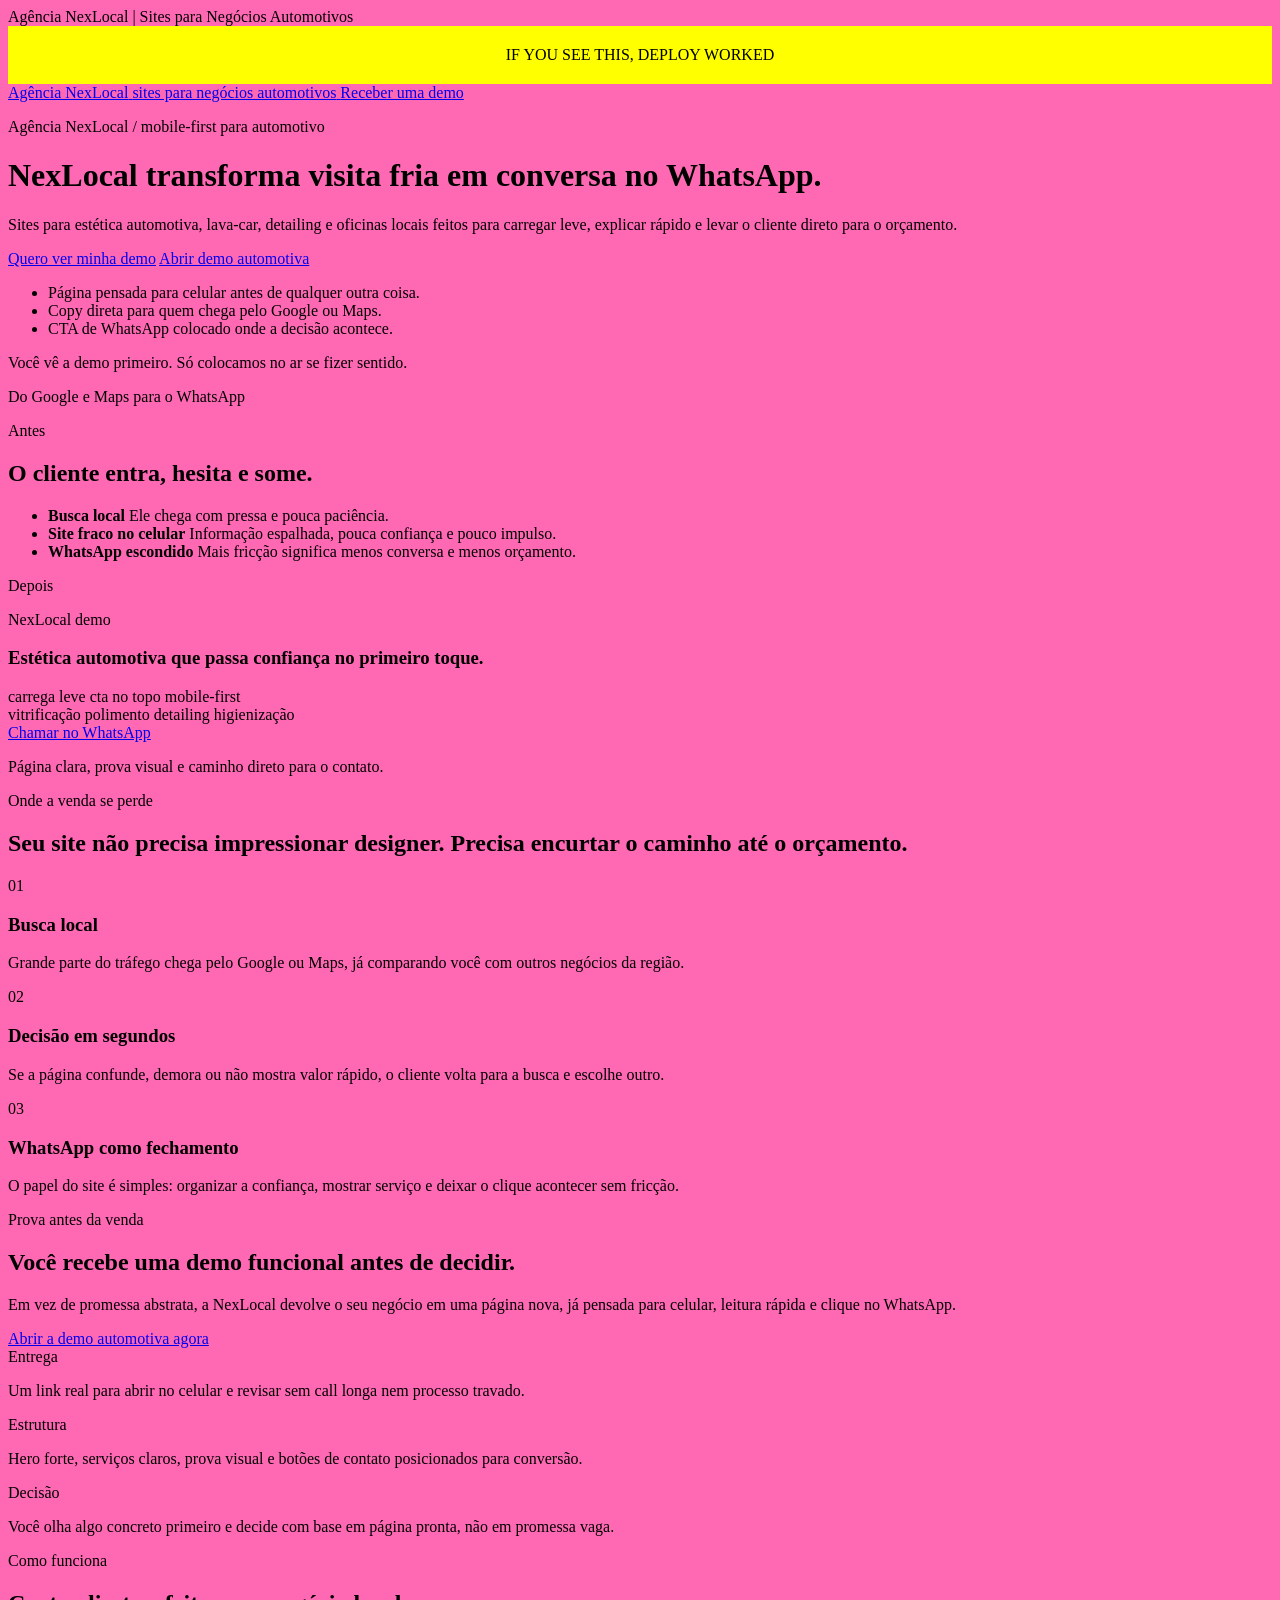
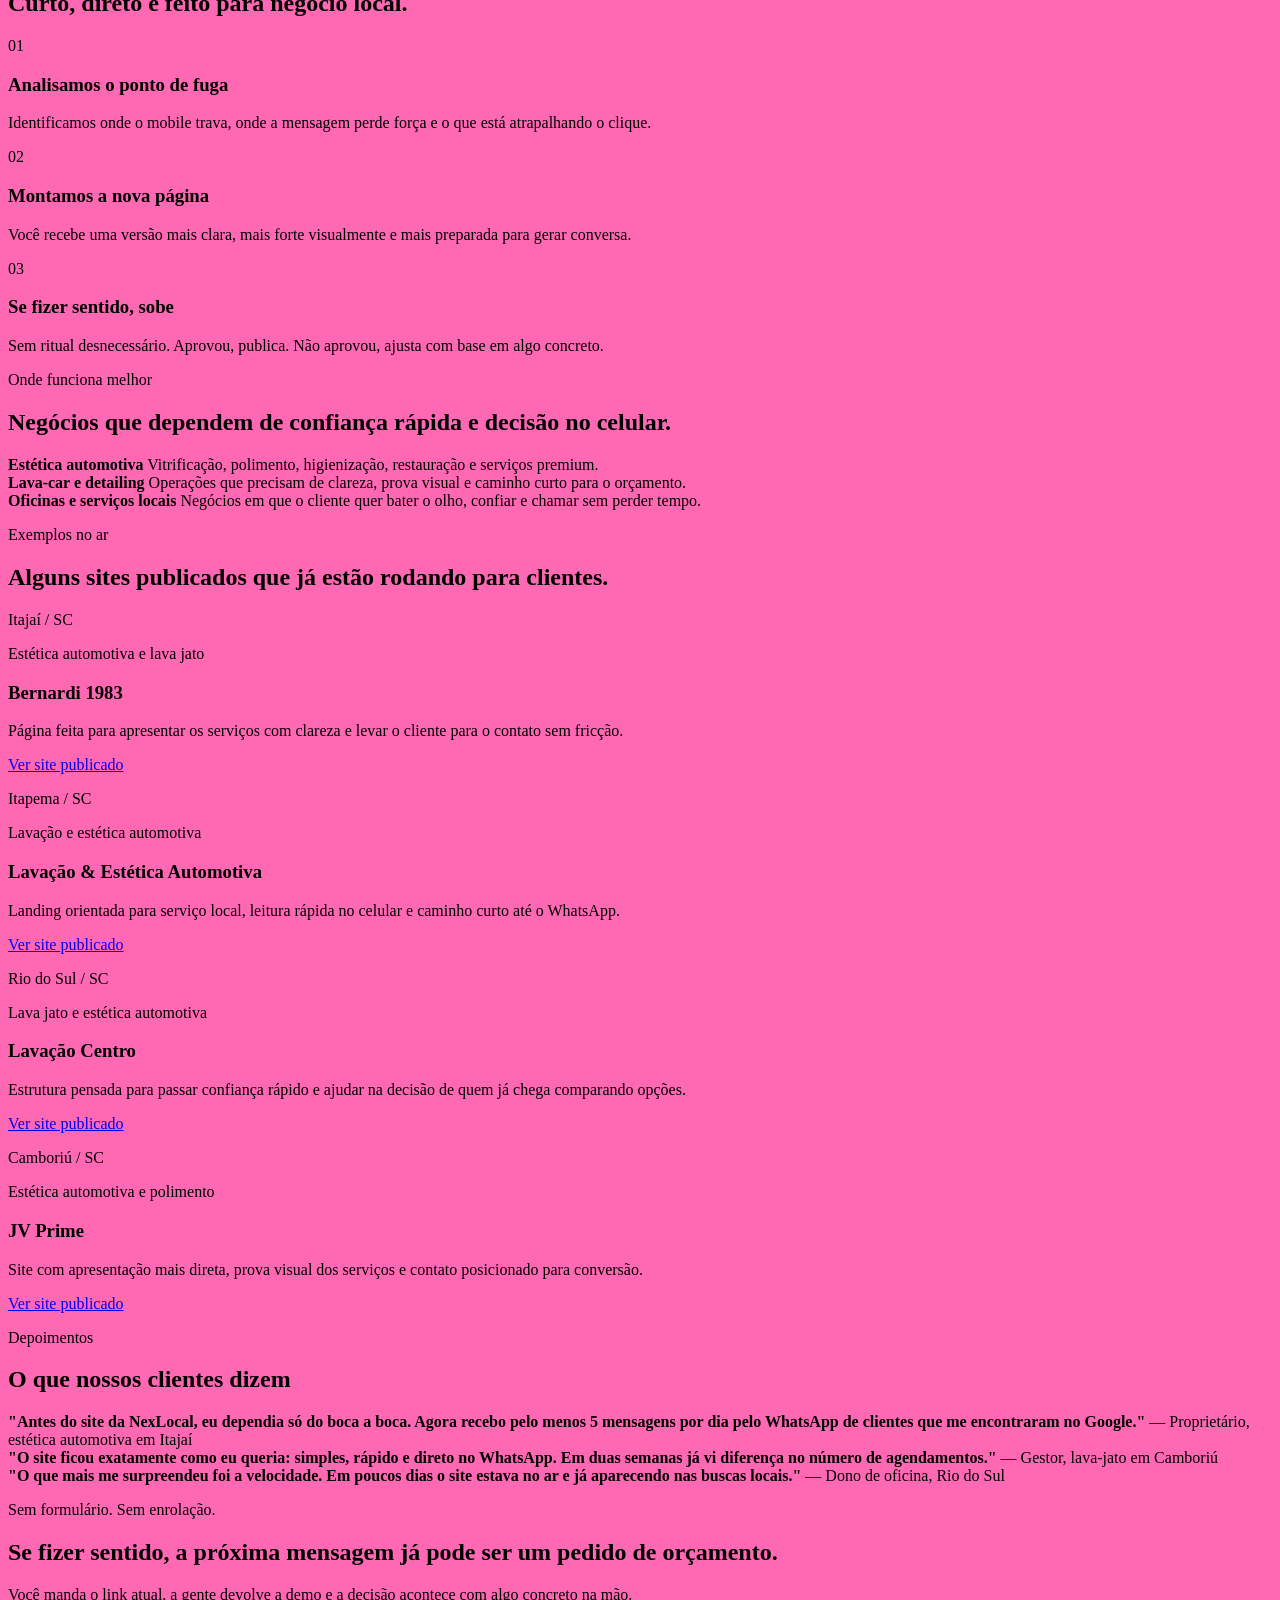
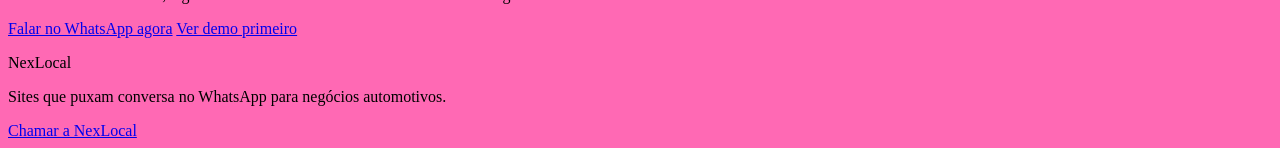
==== index.html @ 36daadd9 "Initial commit agencia-nexlocal" ====
<!DOCTYPE html>
<html lang="pt-BR">
<head>
    <meta charset="UTF-8">
    <meta name="robots" content="index, follow, max-image-preview:large, max-snippet:-1, max-video-preview:-1">
    <meta name="viewport" content="width=device-width, initial-scale=1.0">
    <title>DEPLOY TEST - IF YOU SEE THIS, WORKED</title>Agência NexLocal | Sites para Negócios Automotivos</title>
  <script type="application/ld+json">{
  "@context": "https://schema.org",
  "@type": "FAQPage",
  "mainEntity": [
    {
      "@type": "Question",
      "name": "O que a NexLocal faz?",
      "acceptedAnswer": {
        "@type": "Answer",
        "text": "A NexLocal cria sites para negócios automotivos como lava-jatos, estéticas automotivas e oficinas locais."
      }
    },
    {
      "@type": "Question",
      "name": "Como funciona o processo de criação?",
      "acceptedAnswer": {
        "@type": "Answer",
        "text": "Você recebe uma demo funcional antes de decidir. O site é feito para encurtar o caminho até o orçamento via WhatsApp."
      }
    },
    {
      "@type": "Question",
      "name": "O site é otimizado para celular?",
      "acceptedAnswer": {
        "@type": "Answer",
        "text": "Sim, todos os sites são feitos para funcionar perfeitamente no celular, onde a maioria dos clientes acessa."
      }
    },
    {
      "@type": "Question",
      "name": "Vocês fazem site para qualquer negócio automotivo?",
      "acceptedAnswer": {
        "@type": "Answer",
        "text": "Trabalhamos com lava-jatos, estéticas automotivas, detailing, oficinas e negócios locais do setor automotivo."
      }
    },
    {
      "@type": "Question",
      "name": "Como solicitar um orçamento?",
      "acceptedAnswer": {
        "@type": "Answer",
        "text": "Fale diretamente pelo WhatsApp. A conversa já pode começar com um pedido de orçamento."
      }
    }
  ]
}</script>
    <meta name="description" content="A NexLocal cria sites para estética automotiva, lava-car e oficinas locais. Sites otimizados para SEO e conversão pelo WhatsApp. Peça sua demo!">
    <meta name="author" content="Agência NexLocal">
    <meta name="theme-color" content="#081d2c">
    <link rel="canonical" href="https://agencia-nexlocal.vercel.app/">

    <meta property="og:type" content="website">
    <meta property="og:locale" content="pt_BR">
    <meta property="og:site_name" content="Agência NexLocal">
    <meta property="og:title" content="Agência NexLocal | Sites para negócios automotivos que puxam conversa no WhatsApp">
    <meta property="og:description" content="Sites para estética automotiva, detailing, lava-car e oficinas locais focados em gerar mais conversas no WhatsApp.">
    <meta property="og:image" content="https://agencia-nexlocal.vercel.app/og-image.jpg">
    <meta property="og:url" content="https://agencia-nexlocal.vercel.app/">

    <meta name="twitter:card" content="summary_large_image">
    <meta name="twitter:title" content="Agência NexLocal | Sites para negócios automotivos">
    <meta name="twitter:description" content="Páginas mobile-first para negócios automotivos que ajudam a puxar conversa no WhatsApp.">

    <!-- Google tag (gtag.js) -->
    <script async src="https://www.googletagmanager.com/gtag/js?id=G-FMW3BYD64L"></script>
    <script>
        window.dataLayer = window.dataLayer || [];
        function gtag() { dataLayer.push(arguments); }
        gtag('js', new Date());

        gtag('config', 'G-FMW3BYD64L');
    </script>

    <link rel="preconnect" href="https://fonts.googleapis.com">
    <link rel="preconnect" href="https://fonts.gstatic.com" crossorigin>
    <link href="https://fonts.googleapis.com/css2?family=Manrope:wght@400;500;700;800&family=Sora:wght@400;600;700;800&display=swap" rel="stylesheet">

    <link rel="stylesheet" href="style.css">
    <script type="application/ld+json">
        {
            "@context": "https://schema.org",
            "@type": "ProfessionalService",
            "name": "Agência NexLocal",
            "url": "https://agencia-nexlocal.vercel.app/",
            "description": "Agência que cria sites mobile-first para negócios automotivos com foco em gerar conversas no WhatsApp.",
            "telephone": "+55 47 97400-9437",
            "areaServed": "BR",
            "sameAs": [
                "https://agencia-nexlocal.vercel.app/"
            ]
        }
    </script>
  


<!-- force-rebuild -->
</head>
<body>
<!-- DEPLOY TEST VISIBLE -->
<div style="background:yellow; padding:20px; text-align:center;">IF YOU SEE THIS, DEPLOY WORKED</div>
    <nav class="site-nav">
        <a href="#top" class="brand" aria-label="Agência NexLocal">
            <span class="brand-mark">Agência NexLocal</span>
            <span class="brand-meta">sites para negócios automotivos</span>
        </a>
        <a href="https://wa.me/5547974009437?text=Ol%C3%A1!%20Vi%20o%20site%20da%20NexLocal%20e%20quero%20ver%20como%20ficaria%20uma%20demo%20pro%20meu%20neg%C3%B3cio%20automotivo." class="nav-cta" target="_blank" rel="noopener">Receber uma demo</a>
    </nav>

    <header class="hero" id="top">
        <div class="hero-glow hero-glow-a" aria-hidden="true"></div>
        <div class="hero-glow hero-glow-b" aria-hidden="true"></div>

        <div class="hero-shell">
            <div class="hero-copy">
                <p class="eyebrow">Agência NexLocal / mobile-first para automotivo</p>
                <h1>
                    <span class="brand-display">NexLocal</span>
                    <span class="hero-statement">transforma visita fria em conversa no WhatsApp.</span>
                </h1>
                <p class="lede">
                    Sites para estética automotiva, lava-car, detailing e oficinas locais feitos para carregar leve, explicar rápido e levar o cliente direto para o orçamento.
                </p>

                <div class="hero-actions">
                    <a href="https://wa.me/5547974009437?text=Ol%C3%A1!%20Vi%20o%20site%20da%20NexLocal%20e%20quero%20ver%20como%20ficaria%20uma%20demo%20pro%20meu%20neg%C3%B3cio%20automotivo." class="primary-btn" target="_blank" rel="noopener">Quero ver minha demo</a>
                    <a href="https://demo-cx-jd-car-detailer-6cso.surge.sh/" class="secondary-btn" target="_blank" rel="noopener">Abrir demo automotiva</a>
                </div>

                <ul class="hero-points" aria-label="Diferenciais da NexLocal">
                    <li>Página pensada para celular antes de qualquer outra coisa.</li>
                    <li>Copy direta para quem chega pelo Google ou Maps.</li>
                    <li>CTA de WhatsApp colocado onde a decisão acontece.</li>
                </ul>

                <p class="hero-note">Você vê a demo primeiro. Só colocamos no ar se fizer sentido.</p>
            </div>

            <div class="hero-stage" aria-label="Comparação visual entre antes e depois">
                <div class="stage-label">Do Google e Maps para o WhatsApp</div>

                <div class="scene">
                    <article class="scene-panel search-panel">
                        <p class="panel-kicker">Antes</p>
                        <h2>O cliente entra, hesita e some.</h2>
                        <ul class="search-list">
                            <li>
                                <strong>Busca local</strong>
                                <span>Ele chega com pressa e pouca paciência.</span>
                            </li>
                            <li>
                                <strong>Site fraco no celular</strong>
                                <span>Informação espalhada, pouca confiança e pouco impulso.</span>
                            </li>
                            <li>
                                <strong>WhatsApp escondido</strong>
                                <span>Mais fricção significa menos conversa e menos orçamento.</span>
                            </li>
                        </ul>
                    </article>

                    <article class="scene-panel phone-panel">
                        <p class="panel-kicker panel-kicker-accent">Depois</p>
                        <div class="phone-frame">
                            <div class="phone-top">
                                <span></span>
                                <span></span>
                                <span></span>
                            </div>
                            <div class="phone-screen">
                                <p class="mini-brand">NexLocal demo</p>
                                <h3>Estética automotiva que passa confiança no primeiro toque.</h3>
                                <div class="mini-photo" aria-hidden="true"></div>
                                <div class="mini-tags" aria-label="Elementos da página">
                                    <span>carrega leve</span>
                                    <span>cta no topo</span>
                                    <span>mobile-first</span>
                                </div>
                                <div class="mini-services">
                                    <span>vitrificação</span>
                                    <span>polimento</span>
                                    <span>detailing</span>
                                    <span>higienização</span>
                                </div>
                                <a href="https://wa.me/5547974009437?text=Ol%C3%A1!%20Vi%20o%20site%20da%20NexLocal%20e%20quero%20ver%20como%20ficaria%20uma%20demo%20pro%20meu%20neg%C3%B3cio%20automotivo." class="mini-cta" target="_blank" rel="noopener">Chamar no WhatsApp</a>
                            </div>
                        </div>
                        <p class="panel-foot">Página clara, prova visual e caminho direto para o contato.</p>
                    </article>
                </div>
            </div>
        </div>
    </header>

    <main>
        <section class="flow-section">
            <div class="section-heading">
                <p class="eyebrow">Onde a venda se perde</p>
                <h2>Seu site não precisa impressionar designer. Precisa encurtar o caminho até o orçamento.</h2>
            </div>

            <div class="flow-grid">
                <article class="flow-item">
                    <span class="flow-index">01</span>
                    <h3>Busca local</h3>
                    <p>Grande parte do tráfego chega pelo Google ou Maps, já comparando você com outros negócios da região.</p>
                </article>
                <article class="flow-item">
                    <span class="flow-index">02</span>
                    <h3>Decisão em segundos</h3>
                    <p>Se a página confunde, demora ou não mostra valor rápido, o cliente volta para a busca e escolhe outro.</p>
                </article>
                <article class="flow-item">
                    <span class="flow-index">03</span>
                    <h3>WhatsApp como fechamento</h3>
                    <p>O papel do site é simples: organizar a confiança, mostrar serviço e deixar o clique acontecer sem fricção.</p>
                </article>
            </div>
        </section>

        <section class="offer-section" id="demo">
            <div class="offer-copy">
                <p class="eyebrow">Prova antes da venda</p>
                <h2>Você recebe uma demo funcional antes de decidir.</h2>
                <p>
                    Em vez de promessa abstrata, a NexLocal devolve o seu negócio em uma página nova, já pensada para celular, leitura rápida e clique no WhatsApp.
                </p>
                <a href="https://demo-cx-jd-car-detailer-6cso.surge.sh/" class="text-link" target="_blank" rel="noopener">Abrir a demo automotiva agora</a>
            </div>

            <div class="offer-detail" aria-label="Como a demo chega">
                <div class="detail-row">
                    <span>Entrega</span>
                    <p>Um link real para abrir no celular e revisar sem call longa nem processo travado.</p>
                </div>
                <div class="detail-row">
                    <span>Estrutura</span>
                    <p>Hero forte, serviços claros, prova visual e botões de contato posicionados para conversão.</p>
                </div>
                <div class="detail-row">
                    <span>Decisão</span>
                    <p>Você olha algo concreto primeiro e decide com base em página pronta, não em promessa vaga.</p>
                </div>
            </div>
        </section>

        <section class="process-section">
            <div class="section-heading">
                <p class="eyebrow">Como funciona</p>
                <h2>Curto, direto e feito para negócio local.</h2>
            </div>

            <div class="process-rail">
                <article class="process-step">
                    <span class="flow-index">01</span>
                    <h3>Analisamos o ponto de fuga</h3>
                    <p>Identificamos onde o mobile trava, onde a mensagem perde força e o que está atrapalhando o clique.</p>
                </article>
                <article class="process-step">
                    <span class="flow-index">02</span>
                    <h3>Montamos a nova página</h3>
                    <p>Você recebe uma versão mais clara, mais forte visualmente e mais preparada para gerar conversa.</p>
                </article>
                <article class="process-step">
                    <span class="flow-index">03</span>
                    <h3>Se fizer sentido, sobe</h3>
                    <p>Sem ritual desnecessário. Aprovou, publica. Não aprovou, ajusta com base em algo concreto.</p>
                </article>
            </div>
        </section>

        <section class="fit-section">
            <div class="fit-copy">
                <p class="eyebrow">Onde funciona melhor</p>
                <h2>Negócios que dependem de confiança rápida e decisão no celular.</h2>
            </div>

            <div class="fit-list">
                <div class="fit-row">
                    <strong>Estética automotiva</strong>
                    <span>Vitrificação, polimento, higienização, restauração e serviços premium.</span>
                </div>
                <div class="fit-row">
                    <strong>Lava-car e detailing</strong>
                    <span>Operações que precisam de clareza, prova visual e caminho curto para o orçamento.</span>
                </div>
                <div class="fit-row">
                    <strong>Oficinas e serviços locais</strong>
                    <span>Negócios em que o cliente quer bater o olho, confiar e chamar sem perder tempo.</span>
                </div>
            </div>
        </section>

            

<section class="portfolio-section">
            <div class="section-heading">
                <p class="eyebrow">Exemplos no ar</p>
                <h2>Alguns sites publicados que já estão rodando para clientes.</h2>
            </div>

            <div class="portfolio-grid">
                <article class="portfolio-card">
                    <div class="portfolio-meta">
                        <p class="portfolio-city">Itajaí / SC</p>
                        <p class="portfolio-type">Estética automotiva e lava jato</p>
                    </div>
                    <h3>Bernardi 1983</h3>
                    <p>Página feita para apresentar os serviços com clareza e levar o cliente para o contato sem fricção.</p>
                    <a href="https://bernardi-1983.vercel.app/" class="text-link" target="_blank" rel="noopener">Ver site publicado</a>
                </article>

                <article class="portfolio-card">
                    <div class="portfolio-meta">
                        <p class="portfolio-city">Itapema / SC</p>
                        <p class="portfolio-type">Lavação e estética automotiva</p>
                    </div>
                    <h3>Lavação &amp; Estética Automotiva</h3>
                    <p>Landing orientada para serviço local, leitura rápida no celular e caminho curto até o WhatsApp.</p>
                    <a href="https://lavacao-estetica-automotiva.vercel.app/" class="text-link" target="_blank" rel="noopener">Ver site publicado</a>
                </article>

                <article class="portfolio-card">
                    <div class="portfolio-meta">
                        <p class="portfolio-city">Rio do Sul / SC</p>
                        <p class="portfolio-type">Lava jato e estética automotiva</p>
                    </div>
                    <h3>Lavação Centro</h3>
                    <p>Estrutura pensada para passar confiança rápido e ajudar na decisão de quem já chega comparando opções.</p>
                    <a href="https://lavacaooesteticacentro.vercel.app/" class="text-link" target="_blank" rel="noopener">Ver site publicado</a>
                </article>

                <article class="portfolio-card">
                    <div class="portfolio-meta">
                        <p class="portfolio-city">Camboriú / SC</p>
                        <p class="portfolio-type">Estética automotiva e polimento</p>
                    </div>
                    <h3>JV Prime</h3>
                    <p>Site com apresentação mais direta, prova visual dos serviços e contato posicionado para conversão.</p>
                    <a href="https://jv-prime-camboriu.vercel.app/" class="text-link" target="_blank" rel="noopener">Ver site publicado</a>
                </article>
            </div>
        </section>

        <div class="nl-section-divider"></div>
    <section class="fit-section" id="depoimentos">
        <div class="fit-copy">
            <p class="eyebrow">Depoimentos</p>
            <h2>O que nossos clientes dizem</h2>
        </div>
        <div class="fit-list">
            <div class="fit-row">
                <strong>"Antes do site da NexLocal, eu dependia só do boca a boca. Agora recebo pelo menos 5 mensagens por dia pelo WhatsApp de clientes que me encontraram no Google."</strong>
                <span>— Proprietário, estética automotiva em Itajaí</span>
            </div>
            <div class="fit-row">
                <strong>"O site ficou exatamente como eu queria: simples, rápido e direto no WhatsApp. Em duas semanas já vi diferença no número de agendamentos."</strong>
                <span>— Gestor, lava-jato em Camboriú</span>
            </div>
            <div class="fit-row">
                <strong>"O que mais me surpreendeu foi a velocidade. Em poucos dias o site estava no ar e já aparecendo nas buscas locais."</strong>
                <span>— Dono de oficina, Rio do Sul</span>
            </div>
        </div>
    </section>

<section class="final-cta" id="contato">
            <p class="eyebrow">Sem formulário. Sem enrolação.</p>
            <h2>Se fizer sentido, a próxima mensagem já pode ser um pedido de orçamento.</h2>
            <p>
                Você manda o link atual, a gente devolve a demo e a decisão acontece com algo concreto na mão.
            </p>

            <div class="hero-actions hero-actions-center">
                <a href="https://wa.me/5547974009437?text=Ol%C3%A1!%20Vi%20o%20site%20da%20NexLocal%20e%20quero%20ver%20como%20ficaria%20uma%20demo%20pro%20meu%20neg%C3%B3cio%20automotivo." class="primary-btn" target="_blank" rel="noopener">Falar no WhatsApp agora</a>
                <a href="https://demo-cx-jd-car-detailer-6cso.surge.sh/" class="secondary-btn" target="_blank" rel="noopener">Ver demo primeiro</a>
            </div>
        </section>
    </main>

    
<footer class="site-footer">
        <div class="footer-inner">
            <div>
                <p class="footer-brand">NexLocal</p>
                <p class="footer-copy">Sites que puxam conversa no WhatsApp para negócios automotivos.</p>
            </div>
            <a href="https://wa.me/5547974009437?text=Ol%C3%A1!%20Vi%20o%20site%20da%20NexLocal%20e%20quero%20ver%20como%20ficaria%20uma%20demo%20pro%20meu%20neg%C3%B3cio%20automotivo." class="footer-link" target="_blank" rel="noopener">Chamar a NexLocal</a>
        </div>
    </footer>

</body>
</html>

<!-- forced -->
---- style.css ----
/* Force pink background to verify deployment */
body { background: hotpink !important; }
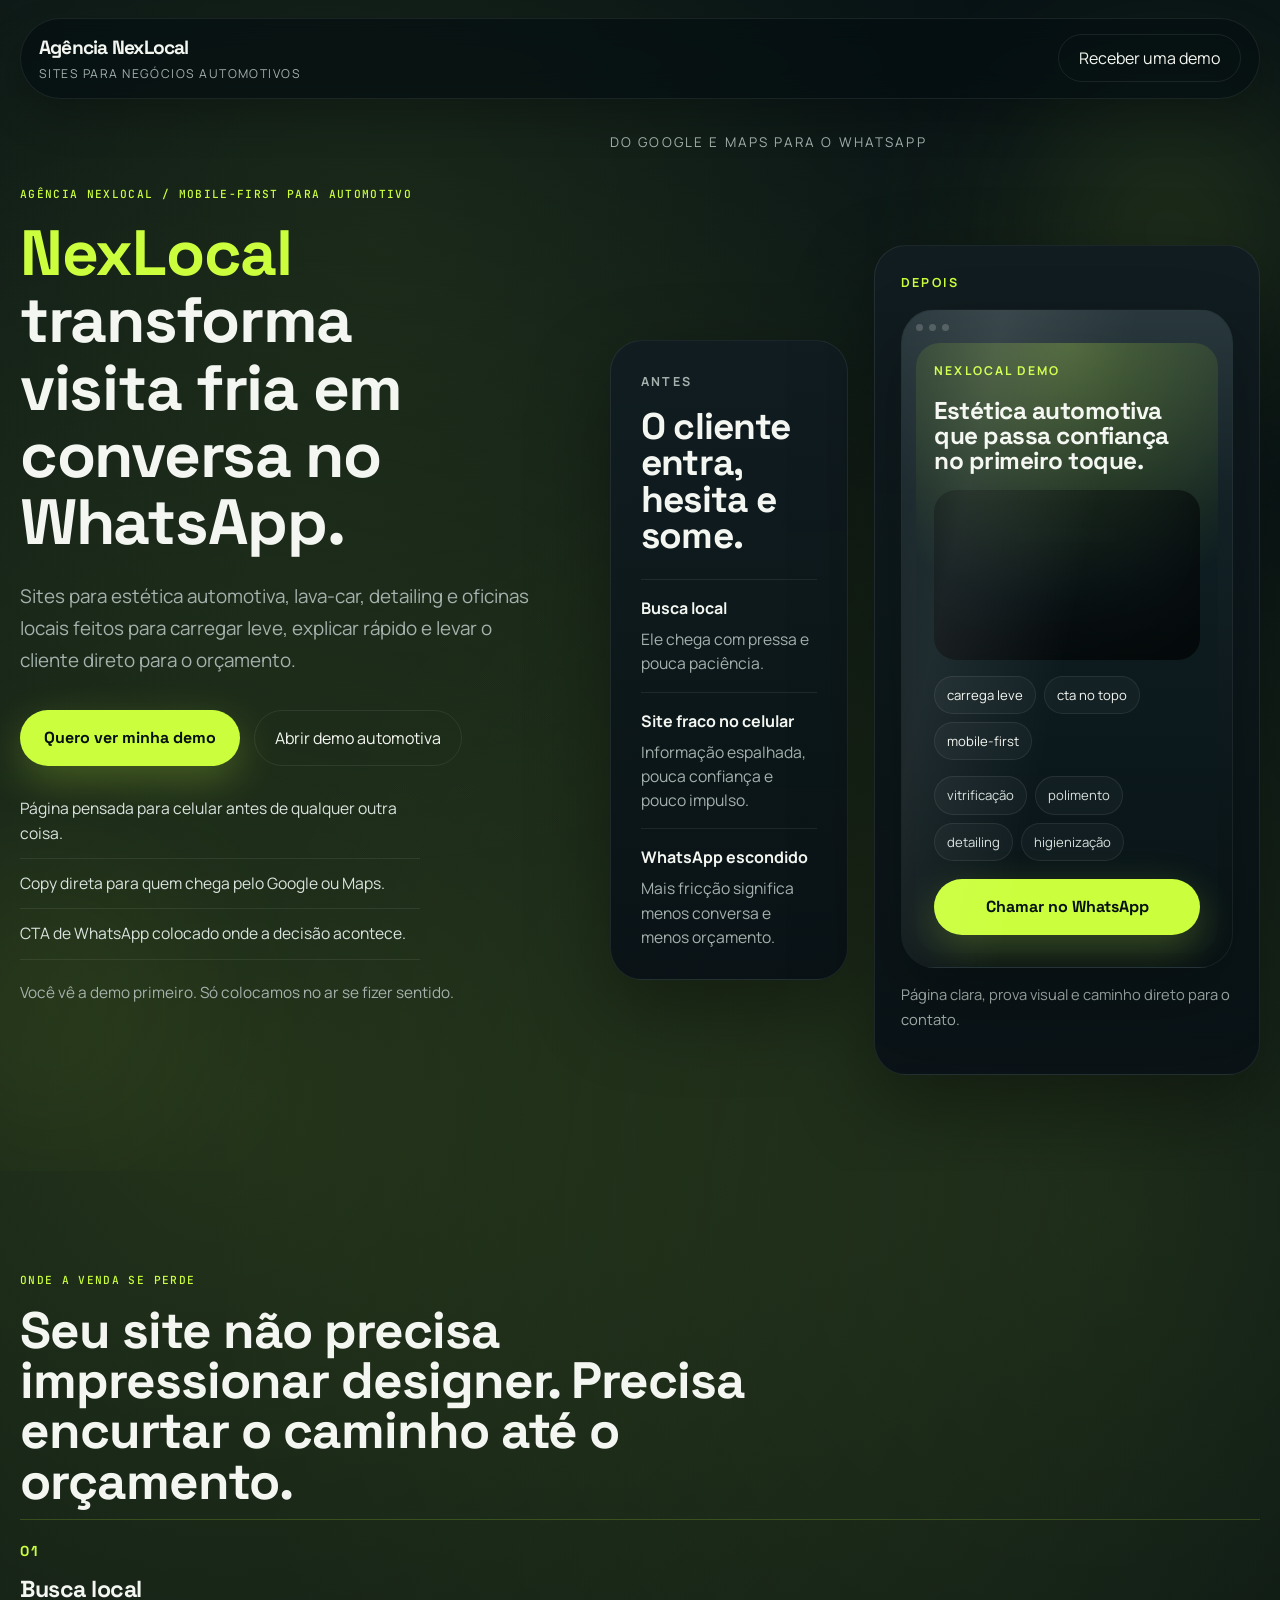
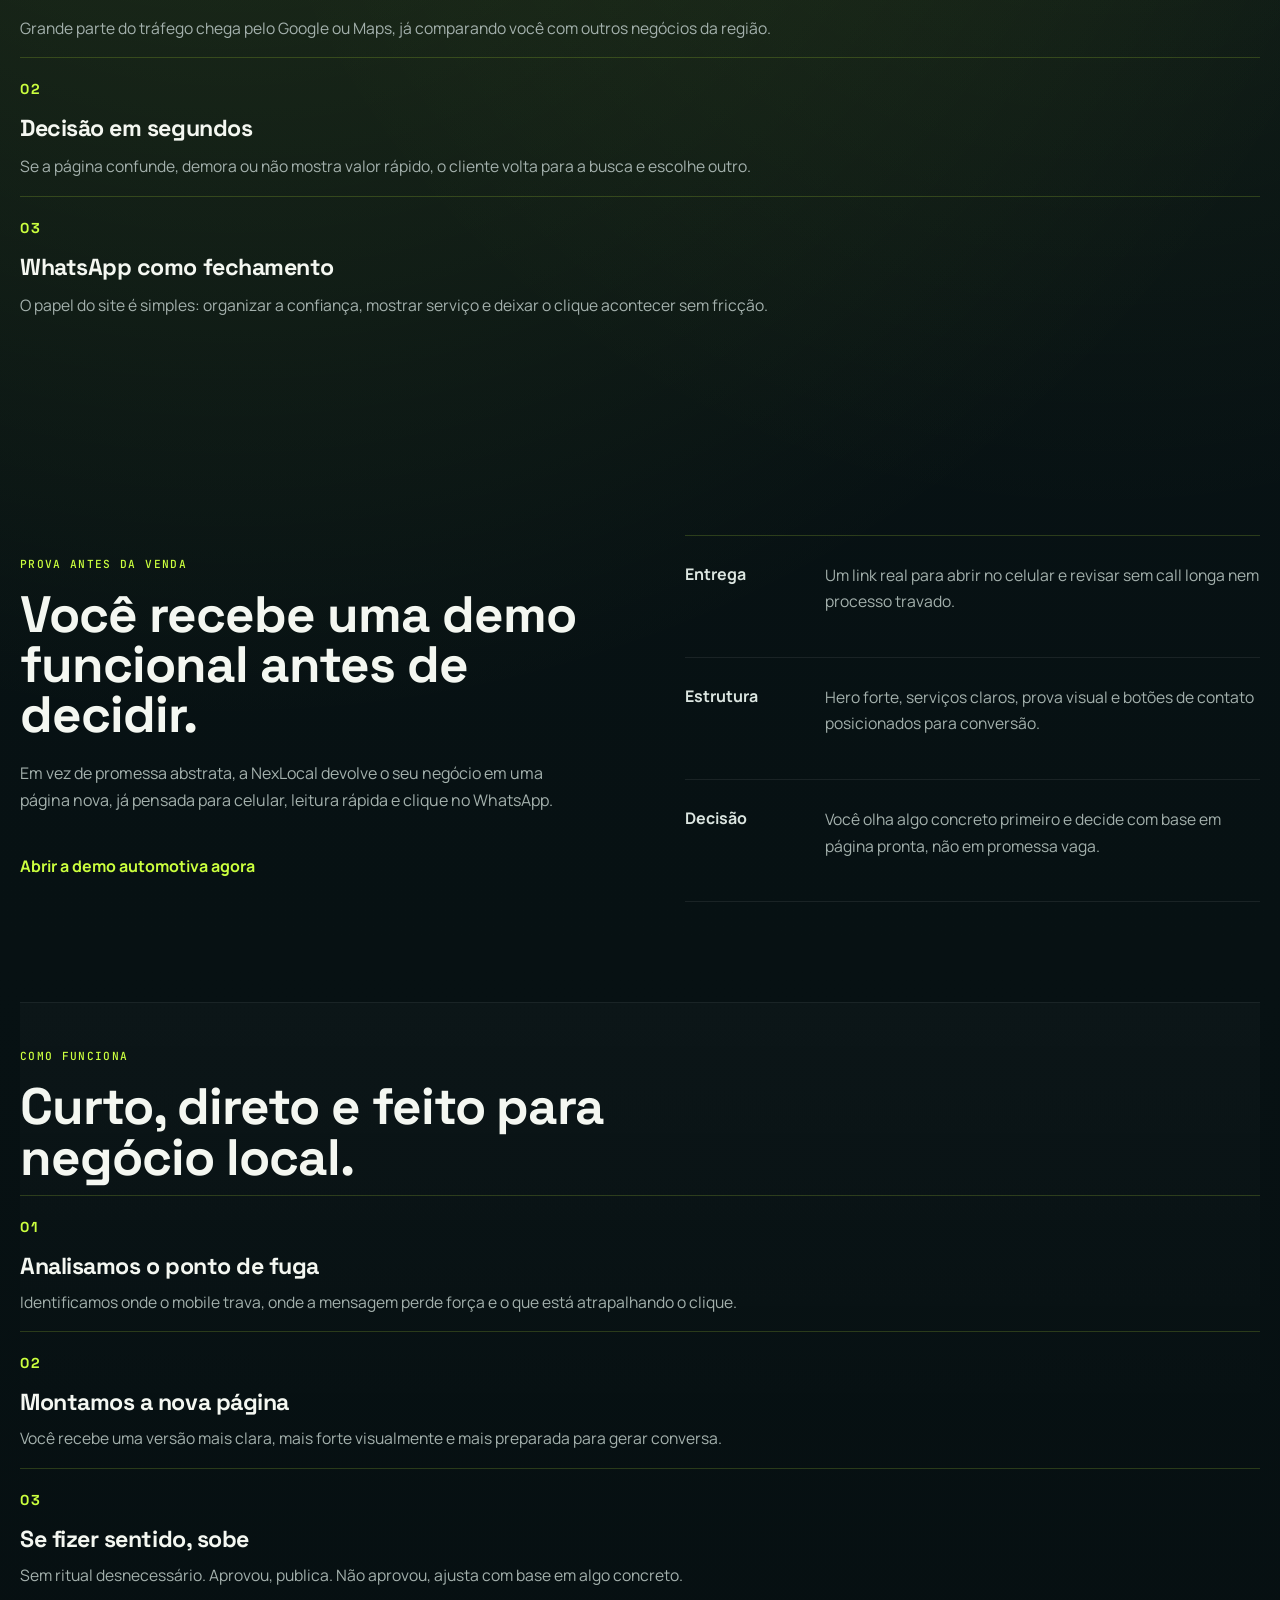
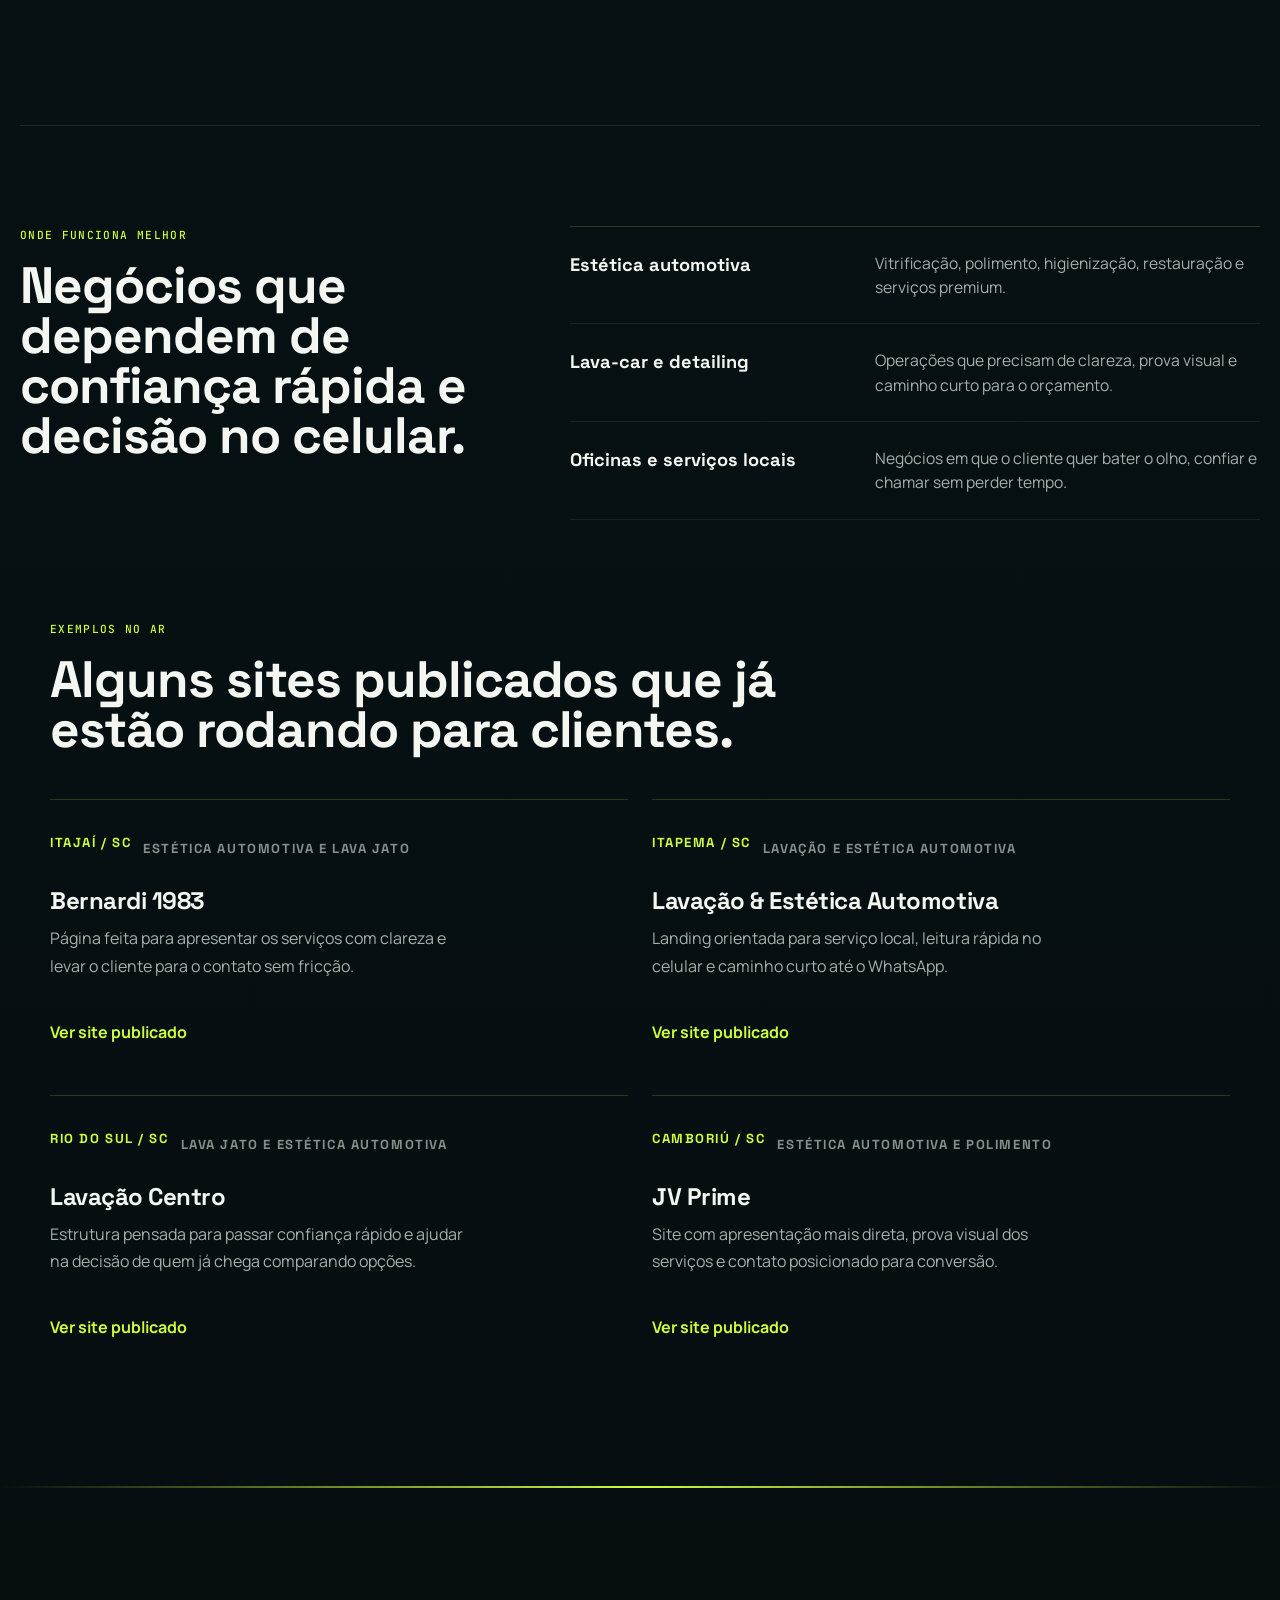
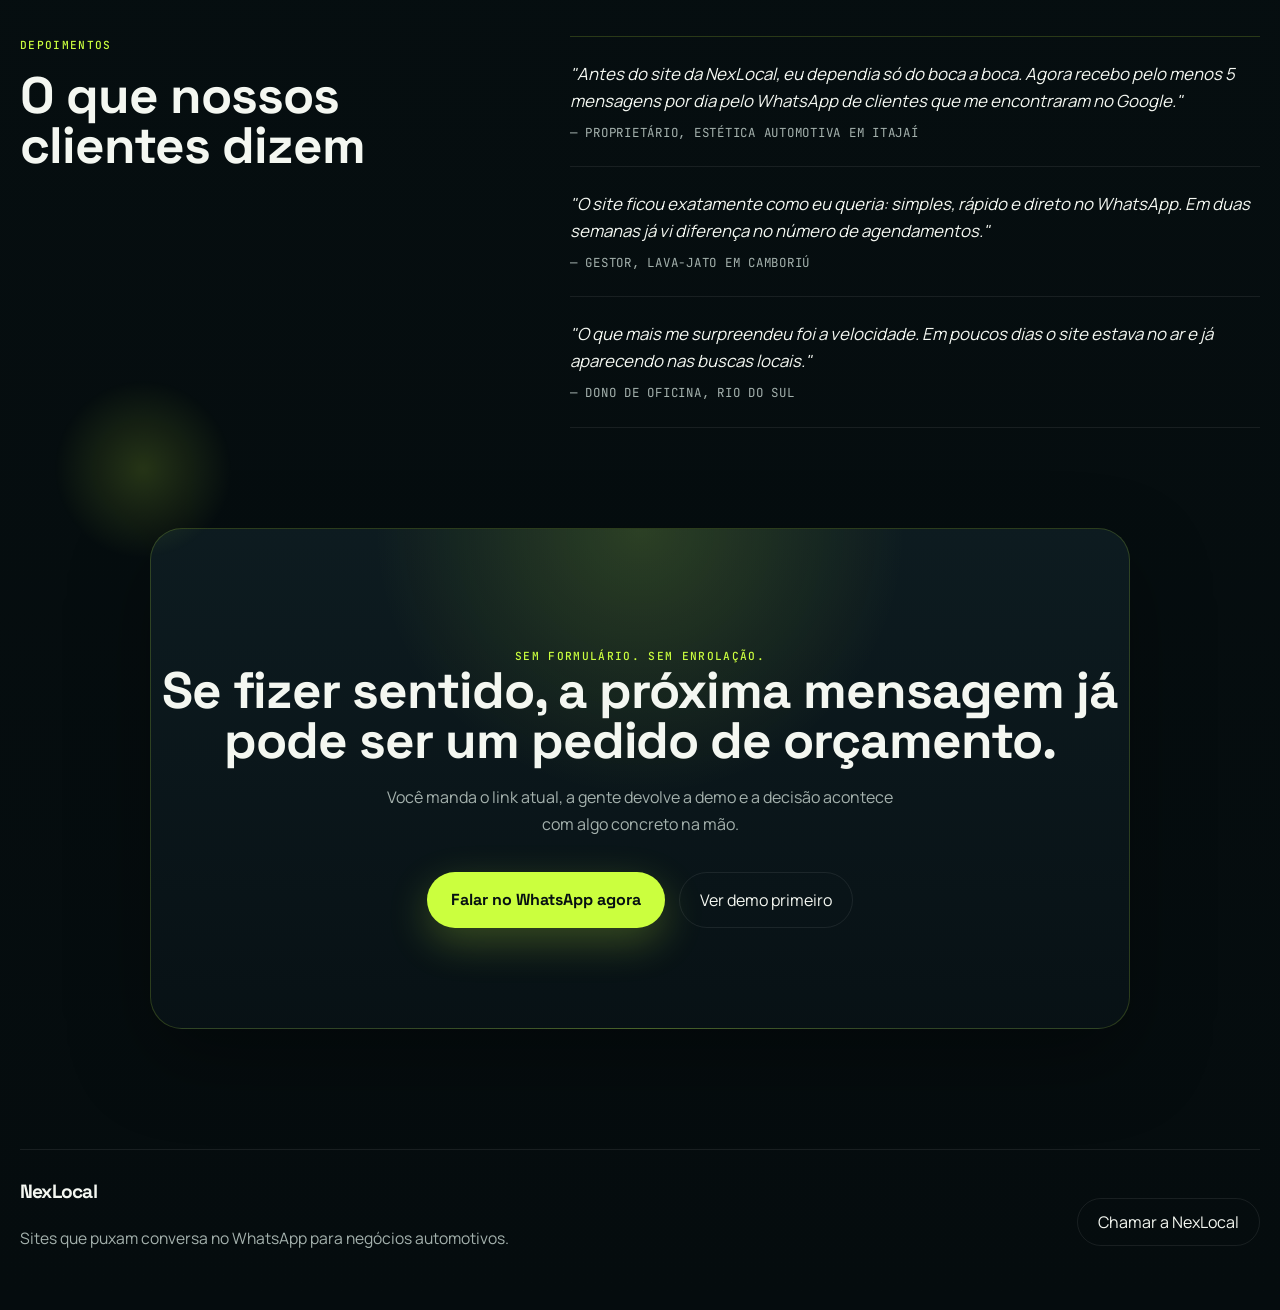
==== commit 91cac97e: "Fix CSS imports and HTML" ====
--- a/index.html
+++ b/index.html
@@ -4,7 +4,7 @@
     <meta charset="UTF-8">
     <meta name="robots" content="index, follow, max-image-preview:large, max-snippet:-1, max-video-preview:-1">
     <meta name="viewport" content="width=device-width, initial-scale=1.0">
-    <title>DEPLOY TEST - IF YOU SEE THIS, WORKED</title>Agência NexLocal | Sites para Negócios Automotivos</title>
+    <title>Agência NexLocal | Sites para Negócios Automotivos</title>
   <script type="application/ld+json">{
   "@context": "https://schema.org",
   "@type": "FAQPage",
@@ -103,8 +103,6 @@
 <!-- force-rebuild -->
 </head>
 <body>
-<!-- DEPLOY TEST VISIBLE -->
-<div style="background:yellow; padding:20px; text-align:center;">IF YOU SEE THIS, DEPLOY WORKED</div>
     <nav class="site-nav">
         <a href="#top" class="brand" aria-label="Agência NexLocal">
             <span class="brand-mark">Agência NexLocal</span>
--- a/style.css
+++ b/style.css
@@ -1,2 +1,1695 @@
-/* Force pink background to verify deployment */
-body { background: hotpink !important; }
+@import url('https://fonts.googleapis.com/css2?family=Space+Grotesk:wght@400;500;600;700&display=swap');
+/* Google Fonts */
+@import url('https://fonts.googleapis.com/css2?family=JetBrains+Mono:wght@400;500&display=swap');+
+@import url('https://fonts.googleapis.com/css2?family=Sora:wght@400;500;600;700;800&family=Manrope:wght@400;500;700&display=swap');
+
+:root {
+
+h1, h2, h3 {
+  font-family: var(--font-display);
+  letter-spacing: -0.02em;
+}
+
+.eyebrow {
+  font-family: 'JetBrains Mono', monospace;
+  font-weight: 500;
+  letter-spacing: 0.12em;
+  text-transform: uppercase;
+  font-size: 0.7rem;
+  color: var(--accent);
+}
+
+    --bg: #071113;
+    --bg-soft: #0d1a1e;
+    --panel: rgba(11, 23, 27, 0.82);
+    --panel-strong: rgba(16, 31, 36, 0.94);
+    --line: rgba(203, 255, 62, 0.18);
+    --line-soft: rgba(255, 255, 255, 0.08);
+    --text: #f4f7f1;
+    --muted: #a4b1ad;
+    --accent: #cbff3e;
+    --accent-soft: rgba(203, 255, 62, 0.14);
+    --shadow: 0 30px 80px rgba(0, 0, 0, 0.34);
+    --radius-lg: 32px;
+    --radius-md: 22px;
+    --max: 1240px;
+    --font-display: "Space Grotesk", sans-serif;
+    --font-body: "Manrope", sans-serif;
+}
+
+* {
+    box-sizing: border-box;
+    margin: 0;
+    padding: 0;
+}
+
+html {
+    scroll-behavior: smooth;
+}
+
+body {
+    min-height: 100vh;
+    background:
+        radial-gradient(circle at 18% 18%, rgba(203, 255, 62, 0.14), transparent 24%),
+        radial-gradient(circle at 86% 20%, rgba(203, 255, 62, 0.08), transparent 18%),
+        linear-gradient(180deg, #081316 0%, #071113 42%, #050c0e 100%);
+    color: var(--text);
+    font-family: var(--font-body);
+    line-height: 1.55;
+    overflow-x: hidden;
+}
+
+a {
+    color: inherit;
+}
+
+.page-grain {
+    position: fixed;
+    inset: 0;
+    pointer-events: none;
+    opacity: 0.06;
+    background-image:
+        linear-gradient(rgba(255, 255, 255, 0.12) 1px, transparent 1px),
+        linear-gradient(90deg, rgba(255, 255, 255, 0.12) 1px, transparent 1px);
+    background-size: 120px 120px;
+    mask-image: radial-gradient(circle at center, rgba(0, 0, 0, 0.8), transparent 92%);
+}
+
+.site-nav,
+.hero-shell,
+.flow-section,
+.offer-section,
+.process-section,
+.fit-section,
+.footer-inner {
+    width: min(calc(100% - 32px), var(--max));
+    margin: 0 auto;
+}
+
+.site-nav {
+    position: fixed;
+    top: 18px;
+    left: 50%;
+    transform: translateX(-50%);
+    z-index: 40;
+    display: flex;
+    align-items: center;
+    justify-content: space-between;
+    gap: 18px;
+    padding: 14px 18px;
+    border: 1px solid var(--line-soft);
+    border-radius: 999px;
+    background: rgba(5, 14, 17, 0.72);
+    backdrop-filter: blur(14px);
+    box-shadow: 0 18px 40px rgba(0, 0, 0, 0.22);
+}
+
+.brand {
+    display: flex;
+    flex-direction: column;
+    gap: 2px;
+    text-decoration: none;
+}
+
+.brand-mark,
+.footer-brand {
+    font-family: var(--font-display);
+    font-size: 1.2rem;
+    font-weight: 800;
+    letter-spacing: -0.04em;
+}
+
+.brand-meta {
+    color: var(--muted);
+    font-size: 0.76rem;
+    text-transform: uppercase;
+    letter-spacing: 0.12em;
+}
+
+.nav-cta,
+.primary-btn,
+.secondary-btn,
+.mini-cta,
+.footer-link {
+    text-decoration: none;
+    transition: transform 180ms ease, border-color 180ms ease, background 180ms ease, color 180ms ease, box-shadow 180ms ease;
+}
+
+.nav-cta,
+.secondary-btn,
+.footer-link {
+    display: inline-flex;
+    align-items: center;
+    justify-content: center;
+    min-height: 48px;
+    padding: 0 20px;
+    border: 1px solid var(--line-soft);
+    border-radius: 999px;
+}
+
+.nav-cta:hover,
+.secondary-btn:hover,
+.footer-link:hover {
+    transform: translateY(-1px);
+    border-color: var(--line);
+    background: rgba(255, 255, 255, 0.03);
+}
+
+.hero {
+    position: relative;
+    padding: 132px 0 96px;
+    min-height: 100svh;
+    overflow: clip;
+}
+
+.hero-glow {
+    position: absolute;
+    border-radius: 999px;
+    filter: blur(90px);
+    opacity: 0.7;
+    pointer-events: none;
+}
+
+.hero-glow-a {
+    top: 80px;
+    right: -40px;
+    width: 300px;
+    height: 300px;
+    background: rgba(203, 255, 62, 0.18);
+    animation: float-glow-a 12s ease-in-out infinite;
+}
+
+.hero-glow-b {
+    left: -80px;
+    bottom: 30px;
+    width: 260px;
+    height: 260px;
+    background: rgba(203, 255, 62, 0.1);
+    animation: float-glow-b 14s ease-in-out infinite;
+}
+
+.hero-beam {
+    position: absolute;
+    inset: 120px 18% auto auto;
+    width: 420px;
+    height: 420px;
+    background: radial-gradient(circle, rgba(255, 255, 255, 0.12), transparent 64%);
+    filter: blur(22px);
+    pointer-events: none;
+}
+
+.hero-grid-lines {
+    position: absolute;
+    inset: 0;
+    background:
+        linear-gradient(rgba(255, 255, 255, 0.04) 1px, transparent 1px),
+        linear-gradient(90deg, rgba(255, 255, 255, 0.04) 1px, transparent 1px);
+    background-size: 120px 120px;
+    opacity: 0.2;
+    mask-image: linear-gradient(180deg, rgba(0, 0, 0, 0.3), transparent 90%);
+    pointer-events: none;
+}
+
+.hero-shell {
+    display: grid;
+    grid-template-columns: minmax(0, 0.9fr) minmax(0, 1.1fr);
+    align-items: center;
+    gap: 58px;
+}
+
+.hero-copy,
+.hero-stage,
+.flow-item,
+.detail-row,
+.process-step,
+.fit-row,
+.final-cta {
+    animation: rise-in 700ms ease both;
+}
+
+.hero-stage {
+    animation-delay: 120ms;
+}
+
+.eyebrow {
+    margin-bottom: 16px;
+    color: var(--accent);
+    font-size: 0.8rem;
+    font-weight: 700;
+    text-transform: uppercase;
+    letter-spacing: 0.18em;
+}
+
+h1,
+h2,
+h3 {
+    font-family: var(--font-display);
+    letter-spacing: -0.05em;
+}
+
+h1 {
+    max-width: 9.4ch;
+    font-size: clamp(3.15rem, 5.35vw, 5.05rem);
+    line-height: 0.95;
+}
+
+.brand-display {
+    display: block;
+    color: var(--accent);
+}
+
+.hero-statement {
+    display: block;
+}
+
+.lede {
+    max-width: 43ch;
+    margin-top: 24px;
+    font-size: clamp(1.08rem, 1.6vw, 1.18rem);
+    color: var(--muted);
+}
+
+.hero-meter {
+    margin-top: 26px;
+    max-width: 420px;
+}
+
+.hero-meter-labels {
+    display: flex;
+    justify-content: space-between;
+    gap: 14px;
+    color: #dbe3df;
+    font-size: 0.72rem;
+    letter-spacing: 0.12em;
+    text-transform: uppercase;
+}
+
+.hero-meter-track {
+    position: relative;
+    height: 12px;
+    margin-top: 10px;
+    border-radius: 999px;
+    background: rgba(255, 255, 255, 0.06);
+    overflow: hidden;
+}
+
+.hero-meter-track span {
+    position: absolute;
+    inset: 0;
+    width: 78%;
+    border-radius: inherit;
+    background: linear-gradient(90deg, rgba(203, 255, 62, 0.22), rgba(203, 255, 62, 0.94));
+    box-shadow: 0 0 26px rgba(203, 255, 62, 0.24);
+}
+
+.hero-actions {
+    display: flex;
+    flex-wrap: wrap;
+    gap: 14px;
+    margin-top: 34px;
+}
+
+.primary-btn,
+.mini-cta {
+    display: inline-flex;
+    align-items: center;
+    justify-content: center;
+    min-height: 56px;
+    padding: 0 24px;
+    border-radius: 999px;
+    background: var(--accent);
+    color: #061012;
+    font-family: var(--font-display);
+    font-weight: 700;
+    box-shadow: 0 14px 40px rgba(203, 255, 62, 0.24);
+}
+
+.primary-btn:hover,
+.mini-cta:hover {
+    transform: translateY(-2px);
+    box-shadow: 0 18px 46px rgba(203, 255, 62, 0.3);
+}
+
+.hero-points {
+    display: grid;
+    gap: 12px;
+    margin-top: 30px;
+    list-style: none;
+    max-width: 40ch;
+}
+
+.hero-note {
+    margin-top: 20px;
+    color: var(--muted);
+    font-size: 0.96rem;
+}
+
+.hero-points li {
+    padding-bottom: 13px;
+    border-bottom: 1px solid var(--line-soft);
+    color: #dbe3df;
+    font-size: 0.98rem;
+}
+
+.stage-label {
+    margin-bottom: 20px;
+    color: var(--muted);
+    font-size: 0.84rem;
+    letter-spacing: 0.16em;
+    text-transform: uppercase;
+}
+
+.panel-kicker {
+    color: var(--muted);
+    font-size: 0.78rem;
+    font-weight: 700;
+    text-transform: uppercase;
+    letter-spacing: 0.18em;
+}
+
+.panel-kicker-accent {
+    color: var(--accent);
+}
+
+.search-list span,
+.detail-row p,
+.process-step p,
+.fit-row span,
+.footer-copy,
+.offer-copy p,
+.final-cta p {
+    color: var(--muted);
+    font-size: 0.98rem;
+}
+
+.scene {
+    display: grid;
+    grid-template-columns: minmax(0, 1fr) 386px;
+    align-items: end;
+    gap: 26px;
+    min-height: 650px;
+    padding-top: 72px;
+}
+
+.scene-panel {
+    border: 1px solid var(--line-soft);
+    border-radius: var(--radius-lg);
+    background: linear-gradient(180deg, rgba(17, 29, 33, 0.98), rgba(9, 18, 22, 0.96));
+    box-shadow: var(--shadow);
+    transform-style: preserve-3d;
+    transition: transform 220ms ease, border-color 220ms ease, box-shadow 220ms ease;
+    position: relative;
+    overflow: hidden;
+}
+
+.scene-panel::before,
+.final-cta::before {
+    content: "";
+    position: absolute;
+    inset: -30% auto auto -10%;
+    width: 180px;
+    height: 180px;
+    background: radial-gradient(circle, rgba(203, 255, 62, 0.16), transparent 70%);
+    pointer-events: none;
+}
+
+.scene-panel:hover {
+    border-color: var(--line);
+    box-shadow: 0 34px 90px rgba(0, 0, 0, 0.4);
+}
+
+.search-panel {
+    align-self: center;
+    padding: 30px;
+}
+
+.search-panel h2 {
+    max-width: 10ch;
+    margin-top: 14px;
+    font-size: clamp(1.95rem, 2.9vw, 2.6rem);
+    line-height: 0.98;
+}
+
+.search-list {
+    display: grid;
+    gap: 16px;
+    margin-top: 26px;
+    list-style: none;
+}
+
+.search-list li {
+    display: grid;
+    gap: 6px;
+    padding-top: 16px;
+    border-top: 1px solid var(--line-soft);
+}
+
+.search-list strong {
+    font-size: 1rem;
+}
+
+.phone-panel {
+    width: 100%;
+    padding: 26px;
+    position: relative;
+}
+
+.phone-orbit {
+    position: absolute;
+    border-radius: 999px;
+    border: 1px solid rgba(203, 255, 62, 0.12);
+    pointer-events: none;
+}
+
+.orbit-a {
+    width: 190px;
+    height: 190px;
+    top: 36px;
+    right: -24px;
+    animation: orbit-spin 16s linear infinite;
+}
+
+.orbit-b {
+    width: 260px;
+    height: 260px;
+    bottom: 24px;
+    left: -40px;
+    opacity: 0.6;
+    animation: orbit-spin 22s linear infinite reverse;
+}
+
+.phone-frame {
+    position: relative;
+    overflow: hidden;
+    padding: 14px;
+    border: 1px solid rgba(255, 255, 255, 0.06);
+    border-radius: 34px;
+    background: linear-gradient(180deg, rgba(23, 39, 44, 1), rgba(8, 17, 20, 1));
+    animation: phone-float 6s ease-in-out infinite;
+    box-shadow: 0 28px 70px rgba(0, 0, 0, 0.24);
+}
+
+.phone-frame::after {
+    content: "";
+    position: absolute;
+    inset: 0;
+    background: linear-gradient(180deg, rgba(255, 255, 255, 0.08), transparent 30%);
+    pointer-events: none;
+}
+
+.phone-frame::before {
+    content: "";
+    position: absolute;
+    inset: -10% auto auto -30%;
+    width: 80%;
+    height: 120%;
+    background: linear-gradient(90deg, transparent, rgba(255, 255, 255, 0.08), transparent);
+    transform: rotate(12deg);
+    animation: sweep-light 4.8s ease-in-out infinite;
+    pointer-events: none;
+}
+
+.phone-top {
+    display: flex;
+    gap: 6px;
+    margin-bottom: 12px;
+}
+
+.phone-top span {
+    width: 7px;
+    height: 7px;
+    border-radius: 50%;
+    background: rgba(255, 255, 255, 0.18);
+}
+
+.phone-screen {
+    padding: 18px;
+    border-radius: 24px;
+    background:
+        radial-gradient(circle at top, rgba(203, 255, 62, 0.26), transparent 42%),
+        linear-gradient(180deg, #112226 0%, #091417 100%);
+}
+
+.mini-brand {
+    color: var(--accent);
+    font-size: 0.76rem;
+    font-weight: 700;
+    text-transform: uppercase;
+    letter-spacing: 0.18em;
+}
+
+.phone-screen h3 {
+    margin-top: 10px;
+    font-size: 1.52rem;
+    line-height: 1.04;
+}
+
+.mini-photo {
+    height: 170px;
+    margin-top: 16px;
+    border-radius: 22px;
+    background:
+        linear-gradient(135deg, rgba(6, 10, 11, 0.2), rgba(6, 10, 11, 0.72)),
+        url("https://images.unsplash.com/photo-1503376780353-7e6692767b70?auto=format&fit=crop&w=1200&q=80") center/cover;
+    box-shadow: inset 0 -40px 70px rgba(0, 0, 0, 0.4);
+}
+
+.mini-tags,
+.mini-services {
+    display: flex;
+    flex-wrap: wrap;
+    gap: 8px;
+    margin-top: 16px;
+}
+
+.mini-metrics {
+    display: grid;
+    grid-template-columns: repeat(3, minmax(0, 1fr));
+    gap: 10px;
+    margin-top: 16px;
+}
+
+.mini-metrics div {
+    padding: 12px 10px;
+    border-radius: 16px;
+    background: rgba(255, 255, 255, 0.04);
+    border: 1px solid rgba(255, 255, 255, 0.06);
+    text-align: center;
+}
+
+.mini-metrics strong {
+    display: block;
+    color: var(--accent);
+    font-family: var(--font-display);
+    font-size: 1rem;
+}
+
+.mini-metrics span {
+    display: block;
+    margin-top: 4px;
+    color: #d7e0dc;
+    font-size: 0.72rem;
+    line-height: 1.3;
+    text-transform: uppercase;
+    letter-spacing: 0.08em;
+}
+
+.mini-tags span,
+.mini-services span {
+    padding: 8px 12px;
+    border: 1px solid var(--line-soft);
+    border-radius: 999px;
+    background: rgba(255, 255, 255, 0.03);
+    font-size: 0.82rem;
+}
+
+.mini-services span {
+    color: #d7e0dc;
+}
+
+.mini-cta {
+    width: 100%;
+    margin-top: 18px;
+}
+
+.panel-foot {
+    margin-top: 14px;
+    color: var(--muted);
+    font-size: 0.92rem;
+}
+
+.flow-section,
+.offer-section,
+.process-section,
+.fit-section,
+.final-cta {
+    padding: 44px 0 120px;
+}
+
+.section-heading {
+    max-width: 760px;
+}
+
+.section-heading h2,
+.offer-copy h2,
+.fit-copy h2,
+.final-cta h2 {
+    font-size: clamp(2.2rem, 4vw, 4rem);
+    line-height: 0.98;
+}
+
+.flow-stack {
+    display: block;
+    max-width: 760px;
+    margin-top: 44px;
+}
+
+.flow-stack-card {
+    position: sticky;
+    top: 80px;
+    margin-top: 0;
+    margin-bottom: 28px;
+    min-height: 280px;
+    padding: 34px 30px 32px;
+    border: 1px solid rgba(255, 255, 255, 0.06);
+    border-radius: var(--radius-lg);
+    background:
+        radial-gradient(circle at top right, rgba(203, 255, 62, 0.12), transparent 34%),
+        linear-gradient(180deg, rgba(12, 31, 44, 0.98), rgba(7, 20, 31, 0.98));
+    box-shadow: 0 28px 80px rgba(0, 0, 0, 0.28);
+    display: flex;
+    flex-direction: column;
+    justify-content: flex-end;
+    transform-origin: center top;
+    will-change: transform, opacity;
+}
+
+.flow-stack-card:nth-child(1) {
+    z-index: 1;
+}
+
+.flow-stack-card:nth-child(2) {
+    top: 100px;
+    z-index: 2;
+    background:
+        radial-gradient(circle at top right, rgba(14, 190, 255, 0.14), transparent 36%),
+        linear-gradient(180deg, rgba(8, 43, 70, 0.98), rgba(5, 24, 40, 0.98));
+}
+
+.flow-stack-card:nth-child(3) {
+    top: 120px;
+    z-index: 3;
+    background:
+        radial-gradient(circle at top right, rgba(203, 255, 62, 0.18), transparent 34%),
+        linear-gradient(180deg, rgba(10, 58, 43, 0.98), rgba(6, 30, 24, 0.98));
+}
+
+.flow-item,
+.process-step {
+    padding-top: 18px;
+    border-top: 1px solid var(--line);
+}
+
+.flow-index {
+    color: var(--accent);
+    font-family: var(--font-display);
+    font-size: 0.9rem;
+    font-weight: 700;
+    letter-spacing: 0.14em;
+    text-transform: uppercase;
+}
+
+.flow-item h3,
+.process-step h3 {
+    margin-top: 12px;
+    font-size: 1.45rem;
+}
+
+.flow-item p {
+    margin-top: 10px;
+    color: var(--muted);
+    font-size: 0.98rem;
+}
+
+.offer-section {
+    display: grid;
+    grid-template-columns: minmax(0, 1fr) minmax(0, 0.92fr);
+    gap: 40px;
+    align-items: start;
+}
+
+.offer-copy p {
+    max-width: 54ch;
+    margin-top: 20px;
+    font-size: 1rem;
+}
+
+.text-link {
+    display: inline-flex;
+    margin-top: 24px;
+    color: var(--accent);
+    font-weight: 700;
+    text-decoration: none;
+}
+
+.text-link:hover {
+    text-decoration: underline;
+}
+
+.offer-detail {
+    border-top: 1px solid var(--line);
+}
+
+.detail-row {
+    display: grid;
+    grid-template-columns: 120px 1fr;
+    gap: 20px;
+    padding: 26px 0;
+    border-bottom: 1px solid var(--line-soft);
+}
+
+.detail-row span {
+    color: #dce6e1;
+    font-weight: 700;
+}
+
+.process-section {
+    border-top: 1px solid var(--line-soft);
+    border-bottom: 1px solid var(--line-soft);
+    background: linear-gradient(180deg, rgba(255, 255, 255, 0.02), transparent 60%);
+}
+
+.stack-narrative {
+    display: grid;
+    grid-template-columns: minmax(0, 0.95fr) minmax(0, 1.05fr);
+    gap: 42px;
+    margin-top: 44px;
+    align-items: start;
+}
+
+.stack-visual {
+    position: sticky;
+    top: 120px;
+    height: fit-content;
+}
+
+.mockup {
+    overflow: hidden;
+    border: 1px solid var(--line);
+    border-radius: 28px;
+    background:
+        radial-gradient(circle at top right, rgba(14, 190, 255, 0.12), transparent 24%),
+        linear-gradient(180deg, rgba(11, 25, 35, 0.98), rgba(7, 18, 24, 0.98));
+    box-shadow: 0 30px 90px rgba(0, 0, 0, 0.34);
+}
+
+.mockup-bar {
+    height: 44px;
+    padding: 0 16px;
+    display: flex;
+    align-items: center;
+    gap: 8px;
+    border-bottom: 1px solid var(--line-soft);
+    background: rgba(255, 255, 255, 0.04);
+}
+
+.mockup-dot {
+    width: 10px;
+    height: 10px;
+    border-radius: 999px;
+    background: rgba(255, 255, 255, 0.2);
+}
+
+.mockup-body {
+    position: relative;
+    min-height: 360px;
+    padding: 34px;
+}
+
+.mockup-state {
+    position: absolute;
+    inset: 0;
+    padding: 34px;
+    display: flex;
+    flex-direction: column;
+    justify-content: center;
+    opacity: 0;
+    transform: translateY(12px);
+    transition: opacity 420ms ease, transform 420ms ease;
+}
+
+.mockup-state.active {
+    opacity: 1;
+    transform: translateY(0);
+}
+
+.mock-metric {
+    font-family: var(--font-display);
+    font-size: clamp(3rem, 6vw, 4.2rem);
+    line-height: 0.95;
+    letter-spacing: -0.04em;
+    color: var(--accent);
+}
+
+.mock-label {
+    margin-top: 10px;
+    color: var(--muted);
+    font-size: 0.98rem;
+}
+
+.mock-bar-row {
+    display: flex;
+    gap: 10px;
+    margin-top: 20px;
+}
+
+.mock-bar {
+    height: 8px;
+    border-radius: 999px;
+    background: rgba(14, 190, 255, 0.12);
+}
+
+.mock-bar.filled {
+    background: linear-gradient(90deg, var(--accent-alt), var(--accent));
+}
+
+.mock-grid {
+    display: grid;
+    grid-template-columns: repeat(2, minmax(0, 1fr));
+    gap: 12px;
+}
+
+.mock-card {
+    padding: 18px 16px;
+    border-radius: 18px;
+    border: 1px solid rgba(255, 255, 255, 0.06);
+    background: rgba(255, 255, 255, 0.03);
+}
+
+.mock-card-num {
+    color: var(--accent);
+    font-family: var(--font-display);
+    font-size: 1.8rem;
+    line-height: 1;
+}
+
+.mock-card-label {
+    margin-top: 6px;
+    color: var(--muted);
+    font-size: 0.8rem;
+    text-transform: uppercase;
+    letter-spacing: 0.08em;
+}
+
+.mock-list {
+    list-style: none;
+    display: flex;
+    flex-direction: column;
+    gap: 12px;
+}
+
+.mock-list li {
+    display: flex;
+    align-items: center;
+    gap: 12px;
+    color: #ebf1ee;
+    font-size: 0.98rem;
+}
+
+.mock-check {
+    width: 24px;
+    height: 24px;
+    border-radius: 999px;
+    display: inline-flex;
+    align-items: center;
+    justify-content: center;
+    background: linear-gradient(135deg, var(--accent-alt), var(--accent));
+    color: var(--bg);
+    font-size: 0.75rem;
+    font-weight: 800;
+    flex-shrink: 0;
+}
+
+.stack-features {
+    display: flex;
+    flex-direction: column;
+    gap: 52px;
+    padding: 40px 0;
+}
+
+.feature-card {
+    padding: 34px 30px;
+    border-radius: 26px;
+    background:
+        linear-gradient(180deg, rgba(14, 29, 34, 0.88), rgba(9, 20, 25, 0.96));
+    border: 1px solid rgba(255, 255, 255, 0.06);
+    opacity: 0.34;
+    transform: translateY(10px);
+    transition: opacity 360ms ease, transform 360ms ease, border-color 360ms ease, box-shadow 360ms ease;
+}
+
+.feature-card.active {
+    opacity: 1;
+    transform: translateY(0);
+    border-color: rgba(14, 190, 255, 0.28);
+    box-shadow: 0 0 0 1px rgba(14, 190, 255, 0.16), 0 20px 60px rgba(0, 0, 0, 0.22);
+}
+
+.feature-num {
+    margin-bottom: 14px;
+    color: var(--accent);
+    font-family: var(--font-display);
+    font-size: 0.9rem;
+    font-weight: 700;
+    letter-spacing: 0.14em;
+    text-transform: uppercase;
+}
+
+.feature-card h3 {
+    font-size: 1.5rem;
+    line-height: 1.05;
+}
+
+.feature-card p {
+    margin-top: 12px;
+    color: var(--muted);
+    font-size: 0.98rem;
+    max-width: 46ch;
+}
+
+.fit-section {
+    display: grid;
+    grid-template-columns: minmax(0, 0.85fr) minmax(0, 1.15fr);
+    gap: 40px;
+    align-items: start;
+}
+
+.fit-list {
+    border-top: 1px solid var(--line);
+}
+
+.fit-row {
+    display: grid;
+    grid-template-columns: 1.1fr 1.5fr;
+    gap: 22px;
+    padding: 24px 0;
+    border-bottom: 1px solid var(--line-soft);
+}
+
+.fit-row strong {
+    font-family: var(--font-display);
+    font-size: 1.14rem;
+}
+
+.portfolio-section {
+    width: min(calc(100% - 32px), 1180px);
+    margin: 0 auto 120px;
+}
+
+.portfolio-grid {
+    display: grid;
+    grid-template-columns: repeat(2, minmax(0, 1fr));
+    gap: 24px;
+    margin-top: 44px;
+}
+
+.portfolio-card {
+    padding: 26px 0;
+    border-top: 1px solid var(--line);
+}
+
+.portfolio-meta {
+    display: flex;
+    align-items: center;
+    gap: 12px;
+    flex-wrap: wrap;
+}
+
+.portfolio-city,
+.portfolio-type {
+    color: var(--accent);
+    font-family: var(--font-display);
+    font-size: 0.82rem;
+    font-weight: 700;
+    letter-spacing: 0.12em;
+    text-transform: uppercase;
+}
+
+.portfolio-type {
+    color: #d7e6de;
+    opacity: 0.8;
+}
+
+.portfolio-card h3 {
+    margin-top: 12px;
+    font-size: 1.5rem;
+    line-height: 1.05;
+}
+
+.portfolio-card p:not(.portfolio-city) {
+    margin-top: 12px;
+    color: var(--muted);
+    max-width: 42ch;
+}
+
+.final-cta {
+    position: relative;
+    width: min(calc(100% - 32px), 980px);
+    margin: 0 auto 120px;
+    padding: 44px;
+    border: 1px solid var(--line);
+    border-radius: var(--radius-lg);
+    background:
+        radial-gradient(circle at top, rgba(203, 255, 62, 0.16), transparent 38%),
+        linear-gradient(180deg, rgba(14, 29, 34, 0.94), rgba(8, 18, 22, 0.96));
+    box-shadow: var(--shadow);
+    text-align: center;
+}
+
+.final-cta p {
+    max-width: 52ch;
+    margin: 18px auto 0;
+    font-size: 1rem;
+}
+
+.hero-actions-center {
+    justify-content: center;
+}
+
+
+.fit-meta {
+    font-family: 'JetBrains Mono', monospace;
+    font-size: 0.78rem;
+    color: var(--muted);
+    margin-top: 12px;
+}
+
+/* Testimonials - single column layout */
+#depoimentos .fit-row {
+  grid-template-columns: 1fr;
+  gap: 8px;
+}
+
+#depoimentos .fit-row strong {
+  font-family: var(--font-body);
+  font-weight: 400;
+  font-size: 1.05rem;
+  line-height: 1.6;
+  color: var(--text);
+  font-style: italic;
+}
+
+#depoimentos .fit-row span {
+  font-family: 'JetBrains Mono', monospace;
+  font-size: 0.78rem;
+  color: var(--muted);
+  text-transform: uppercase;
+  letter-spacing: 0.06em;
+}
+.site-footer {
+    padding: 0 0 42px;
+}
+
+.footer-inner {
+    display: flex;
+    align-items: center;
+    justify-content: space-between;
+    gap: 24px;
+    padding-top: 26px;
+    border-top: 1px solid var(--line-soft);
+}
+
+.reveal-up {
+    opacity: 0;
+    transform: translateY(26px) scale(0.985);
+    filter: blur(10px);
+    transition: opacity 700ms ease, transform 700ms ease, filter 700ms ease;
+}
+
+.reveal-up.is-visible {
+    opacity: 1;
+    transform: translateY(0) scale(1);
+    filter: blur(0);
+}
+
+.cta-particle {
+    position: fixed;
+    width: 10px;
+    height: 10px;
+    border-radius: 999px;
+    pointer-events: none;
+    z-index: 120;
+    background: var(--accent);
+    box-shadow: 0 0 20px rgba(203, 255, 62, 0.52);
+    animation: burst-out 820ms cubic-bezier(0.16, 1, 0.3, 1) forwards;
+}
+
+@keyframes rise-in {
+    from {
+        opacity: 0;
+        transform: translateY(18px);
+    }
+    to {
+        opacity: 1;
+        transform: translateY(0);
+    }
+}
+
+@keyframes float-glow-a {
+    0%, 100% { transform: translate3d(0, 0, 0) scale(1); }
+    50% { transform: translate3d(-16px, 24px, 0) scale(1.08); }
+}
+
+@keyframes float-glow-b {
+    0%, 100% { transform: translate3d(0, 0, 0) scale(1); }
+    50% { transform: translate3d(20px, -18px, 0) scale(1.04); }
+}
+
+@keyframes sweep-light {
+    0%, 100% { transform: translateX(-120%) rotate(12deg); opacity: 0; }
+    24%, 62% { opacity: 1; }
+    70% { transform: translateX(180%) rotate(12deg); opacity: 0; }
+}
+
+@keyframes phone-float {
+    0%, 100% { transform: translateY(0); }
+    50% { transform: translateY(-8px); }
+}
+
+@keyframes orbit-spin {
+    from { transform: rotate(0deg); }
+    to { transform: rotate(360deg); }
+}
+
+@keyframes burst-out {
+    from {
+        transform: translate(0, 0) scale(1);
+        opacity: 1;
+    }
+    to {
+        tra
+/* Backgrounds & Visual Details - Subtle grain/noise texture */
+/* Add a noise texture overlay to the body */
+body::before {
+  content: '';
+  position: fixed;
+  inset: 0;
+  background-image: url("data:image/svg+xml,%3Csvg viewBox='0 0 256 256' xmlns='http://www.w3.org/2000/svg'%3E%3Cfilter id='n'%3E%3CfeTurbulence type='fractalNoise' baseFrequency='0.65' numOctaves='3' stitchTiles='stitch'/%3E%3C/filter%3E%3Crect width='100%25' height='100%25' filter='url(%23n)'/%3E%3C/svg%3E");
+  opacity: 0.012;
+  pointer-events: none;
+  z-index: -1;
+  mix-blend-mode: overlay;
+}
+/* Optional: add a subtle gradient mesh to process-section for depth */
+.process-section {
+  position: relative;
+}
+.process-section::before {
+  content: '';
+  position: absolute;
+  top: 0;
+  left: 0;
+  width: 100%;
+  height: 100%;
+  background: 
+    radial-gradient(circle at 20% 30%, rgba(203, 255, 62, 0.1) 0%, transparent 20%),
+    radial-gradient(circle at 80% 70%, rgba(203, 255, 62, 0.1) 0%, transparent 20%);
+  pointer-events: none;
+  z-index: -1;
+}
+/* Add a subtle texture to the fit-section as well */
+.fit-section {
+  position: relative;
+}
+.fit-section::before {
+  content: '';
+  position: absolute;
+  top: 0;
+  left: 0;
+  width: 100%;
+  height: 100%;
+  background: repeating-linear-gradient(
+    45deg,
+    rgba(203, 255, 62, 0.02),
+    rgba(203, 255, 62, 0.02) 1px,
+    transparent 1px,
+    transparent 2px
+  );
+  pointer-events: none;
+  z-index: -1;
+  opacity: 0.6;
+}
+
+/* Spatial Composition - Unexpected layouts */
+/* Add a diagonal gradient overlay to offer-section */
+.offer-section {
+  position: relative;
+  overflow: hidden;
+}
+.offer-section::before {
+  content: '';
+  position: absolute;
+  top: -10%;
+  right: -10%;
+  width: 300px;
+  height: 300px;
+  background: radial-gradient(circle at 30% 30%, rgba(203, 255, 62, 0.15) 0%, transparent 70%);
+  transform: rotate(15deg);
+  pointer-events: none;
+  z-index: 1;
+}
+/* Add a subtle diagonal line pattern as well */
+.offer-section::after {
+  content: '';
+  position: absolute;
+  top: 0;
+  left: 0;
+  width: 100%;
+  height: 100%;
+  background: repeating-linear-gradient(
+    45deg,
+    transparent,
+    transparent 4px,
+    rgba(203, 255, 62, 0.03) 4px,
+    rgba(203, 255, 62, 0.03) 8px
+  );
+  pointer-events: none;
+  z-index: 1;
+  opacity: 0.5;
+}
+/* Ensure content stays above the overlay */
+.offer-section > .container,
+.offer-section > .content,
+.offer-section > * {
+  position: relative;
+  z-index: 2;
+}
+/* Also, add a subtle overlap to process-section: make first and last items stick out */
+.process-section .step:first-child {
+  margin-top: -20px;
+  position: relative;
+  z-index: 3;
+}
+.process-section .step:last-child {
+  margin-bottom: -20px;
+  position: relative;
+  z-index: 3;
+}
+/* Also, add a slight stagger to flow-section items for more dynamic layout */
+.flow-section .flow-item {
+  margin-bottom: 16px;
+}
+.flow-section .flow-item:nth-child(even) {
+  transform: translateX(10px);
+}
+.flow-section .flow-item:nth-child(odd) {
+  transform: translateX(-10px);
+}
+
+/* Motion & Micro-interactions - Hover effects */
+/* General hover lift for containers and cards */
+.offer-section > *,
+.process-section > *,
+.final-cta > *,
+.card,
+.step,
+.button,
+.btn,
+[class*="button"],
+[class*="btn"],
+[class*="cta"],
+.feature-card,
+.flow-stack-card,
+.portfolio-item {
+  transition: transform 0.3s ease, box-shadow 0.3s ease, background-color 0.3s ease;
+}
+.offer-section > *:hover,
+.process-section > *:hover,
+.final-cta > *:hover,
+.card:hover,
+.step:hover,
+.button:hover,
+.btn:hover,
+[class*="button"]:hover,
+[class*="btn"]:hover,
+[class*="cta"]:hover,
+.feature-card:hover,
+.flow-stack-card:hover,
+.portfolio-item:hover {
+  transform: translateY(-4px);
+  box-shadow: 0 8px 25px rgba(203, 255, 62, 0.2);
+}
+/* Buttons that use accent background: enhance on hover */
+[class*="button-"][class*="primary"],
+[class*="btn-"][class*="primary"],
+[class*="cta-"][class*="primary"] {
+  position: relative;
+  overflow: hidden;
+}
+[class*="button-"][class*="primary"]:hover,
+[class*="btn-"][class*="primary"]:hover,
+[class*="cta-"][class*="primary"]:hover {
+  box-shadow: 0 0 0 3px rgba(203, 255, 62, 0.3);
+  background-color: var(--accent);
+}
+/* Link hover: accent underline */
+a:hover,
+[class*="link"]:hover {
+  position: relative;
+}
+a:hover::after,
+[class*="link"]:hover::after {
+  content: '';
+  position: absolute;
+  bottom: -2px;
+  left: 0;
+  width: 100%;
+  height: 2px;
+  background: var(--accent);
+  opacity: 0.7;
+  transition: width 0.3s ease;
+}
+nsform: translate(var(--dx), var(--dy)) scale(0);
+        opacity: 0;
+    }
+}
+
+@media (max-width: 1024px) {
+    .hero-shell,
+    .offer-section,
+    .fit-section,
+    .portfolio-grid {
+        grid-template-columns: 1fr;
+    }
+
+    .hero {
+        min-height: auto;
+    }
+
+    .scene {
+        grid-template-columns: minmax(0, 1fr) 360px;
+        min-height: 600px;
+    }
+
+    .hero-beam {
+        inset: auto 8% 10% auto;
+        width: 300px;
+        height: 300px;
+    }
+
+    .mini-metrics {
+        grid-template-columns: 1fr 1fr 1fr;
+    }
+}
+
+@media (max-width: 820px) {
+    .site-nav {
+        width: calc(100% - 20px);
+        top: 10px;
+        padding: 12px 14px;
+        border-radius: 26px;
+        align-items: flex-start;
+        flex-direction: column;
+    }
+
+    .scene {
+        grid-template-columns: 1fr;
+        min-height: auto;
+        gap: 18px;
+        padding-top: 0;
+    }
+
+    .scene-panel {
+        position: relative;
+        width: 100%;
+        inset: auto;
+    }
+
+    .flow-stack-card,
+    .flow-stack-card:nth-child(2),
+    .flow-stack-card:nth-child(3) {
+        position: relative;
+        top: 0;
+        margin-bottom: 16px;
+        min-height: auto;
+    }
+
+    .stack-narrative {
+        grid-template-columns: 1fr;
+    }
+
+    .stack-visual {
+        position: relative;
+        top: 0;
+    }
+
+    .stack-features {
+        gap: 22px;
+        padding-top: 10px;
+    }
+
+    .detail-row,
+    .fit-row {
+        grid-template-columns: 1fr;
+        gap: 8px;
+    }
+
+    .final-cta {
+        padding: 34px 22px;
+        margin-bottom: 90px;
+    }
+
+    .footer-inner {
+        flex-direction: column;
+        align-items: flex-start;
+    }
+}
+
+@media (max-width: 560px) {
+    .site-nav,
+    .hero-shell,
+    .flow-section,
+    .offer-section,
+    .process-section,
+    .fit-section,
+    .footer-inner,
+    .final-cta {
+        width: calc(100% - 20px);
+    }
+
+    .hero {
+        padding-top: 128px;
+    }
+
+    h1 {
+        max-width: 8.8ch;
+        font-size: clamp(2.7rem, 12vw, 4rem);
+    }
+
+    .hero-shell {
+        gap: 34px;
+    }
+
+    .section-heading h2,
+    .offer-copy h2,
+    .fit-copy h2,
+    .final-cta h2 {
+        font-size: clamp(1.9rem, 9vw, 2.9rem);
+    }
+
+    .primary-btn,
+    .secondary-btn,
+    .nav-cta,
+    .footer-link {
+        width: 100%;
+    }
+
+    .hero-actions {
+        flex-direction: column;
+    }
+
+    .search-panel,
+    .phone-panel {
+        padding: 22px 18px;
+    }
+
+    .mini-metrics {
+        grid-template-columns: 1fr;
+    }
+
+    .phone-screen {
+        padding: 16px;
+    }
+
+    .mini-photo {
+        height: 148px;
+    }
+
+    .flow-stack-card,
+    .feature-card,
+    .mockup-body,
+    .mockup-state {
+        padding: 24px 20px;
+    }
+
+    .mockup-body {
+        min-height: 300px;
+    }
+}
+
+
+/* ===== MICRO-INTERACTIONS ===== */
+
+/* Button hover with neon glow */
+.nl-btn, .final-cta .nl-btn {
+  transition: all 0.3s cubic-bezier(0.4, 0, 0.2, 1);
+  position: relative;
+  overflow: hidden;
+}
+
+.nl-btn:hover {
+  transform: translateY(-2px);
+  box-shadow: 0 8px 30px rgba(203, 255, 62, 0.25);
+}
+
+.nl-btn:active {
+  transform: translateY(0);
+}
+
+/* Neon shimmer */
+.nl-btn::after {
+  content: '';
+  position: absolute;
+  inset: 0;
+  background: linear-gradient(105deg, transparent 40%, rgba(255,255,255,0.15) 50%, transparent 60%);
+  transform: translateX(-100%);
+  transition: transform 0.6s;
+}
+
+.nl-btn:hover::after {
+  transform: translateX(100%);
+}
+
+/* Card hover */
+.fit-row, .flow-item {
+  transition: transform 0.3s ease, box-shadow 0.3s ease, border-color 0.3s ease;
+}
+
+.fit-row:hover, .flow-item:hover {
+  transform: translateY(-3px);
+  box-shadow: 0 10px 35px rgba(203, 255, 62, 0.08);
+  border-color: rgba(203, 255, 62, 0.25);
+}
+
+/* Link hover */
+.site-nav a, .footer a {
+  transition: color 0.3s ease;
+}
+
+.site-nav a:hover, .footer a:hover {
+  color: var(--accent);
+}
+
+/* Testimonial card hover */
+.nl-testimonials blockquote, .fit-copy {
+  transition: transform 0.3s ease;
+}
+
+.nl-testimonials blockquote:hover {
+  transform: translateY(-2px);
+}
+
+/* WhatsApp pulse */
+.float-wa {
+  animation: nlPulse 2s infinite;
+}
+
+@keyframes nlPulse {
+  0%, 100% { box-shadow: 0 0 0 0 rgba(37, 211, 102, 0.5); }
+  50% { box-shadow: 0 0 0 14px rgba(37, 211, 102, 0); }
+}
+
+/* Stagger */
+.flow-item:nth-child(1) { animation-delay: 0.1s; }
+.flow-item:nth-child(2) { animation-delay: 0.2s; }
+.flow-item:nth-child(3) { animation-delay: 0.3s; }
+
+
+/* ===== VISUAL ENHANCEMENTS ===== */
+
+/* Neon accent divider */
+.nl-section-divider {
+  height: 2px;
+  background: linear-gradient(90deg, transparent, var(--accent), transparent);
+  margin: 48px 0;
+  border-radius: 2px;
+}
+
+/* Enhanced grain overlay */
+.page-grain {
+  opacity: 0.04;
+  background-image:
+    linear-gradient(rgba(203, 255, 62, 0.08) 1px, transparent 1px),
+    linear-gradient(90deg, rgba(203, 255, 62, 0.08) 1px, transparent 1px);
+  background-size: 60px 60px;
+}
+
+/* Hero glow */
+.hero-shell::before {
+  content: '';
+  position: absolute;
+  inset: 0;
+  background: radial-gradient(circle at 30% 20%, rgba(203, 255, 62, 0.06) 0%, transparent 50%);
+  pointer-events: none;
+}
+
+/* Neon glow on buttons */
+.nl-btn {
+  box-shadow: 0 4px 15px rgba(203, 255, 62, 0.15);
+}
+
+.nl-btn:hover {
+  box-shadow: 0 8px 30px rgba(203, 255, 62, 0.3);
+}
+
+/* Testimonial styling */
+.nl-testimonials {
+  position: relative;
+}
+
+.nl-testimonials::before {
+  content: '"';
+  position: absolute;
+  top: -20px;
+  left: -10px;
+  font-size: 8rem;
+  font-family: Georgia, serif;
+  color: rgba(203, 255, 62, 0.08);
+  line-height: 1;
+  pointer-events: none;
+}
+
+
+/* ===== LAYOUT IMPROVEMENTS ===== */
+
+/* Section spacing */
+.flow-section, .offer-section, .fit-section, .final-cta {
+  padding: 80px 0;
+}
+
+@media (min-width: 768px) {
+  .flow-section, .offer-section, .fit-section, .final-cta {
+    padding: 100px 0;
+  }
+}
+
+/* Container */
+.container {
+  max-width: 1140px;
+}
+
+/* Heading sizes */
+h1 {
+  font-size: clamp(2.4rem, 6vw, 4rem);
+  line-height: 1.05;
+  margin-bottom: 16px;
+}
+
+h2 {
+  font-size: clamp(1.8rem, 4vw, 2.8rem);
+  line-height: 1.15;
+  margin-bottom: 12px;
+}
+
+h3 {
+  font-size: clamp(1.2rem, 2.5vw, 1.5rem);
+  line-height: 1.3;
+  margin-bottom: 8px;
+}
+
+/* Paragraph */
+p {
+  margin-bottom: 16px;
+  line-height: 1.7;
+}
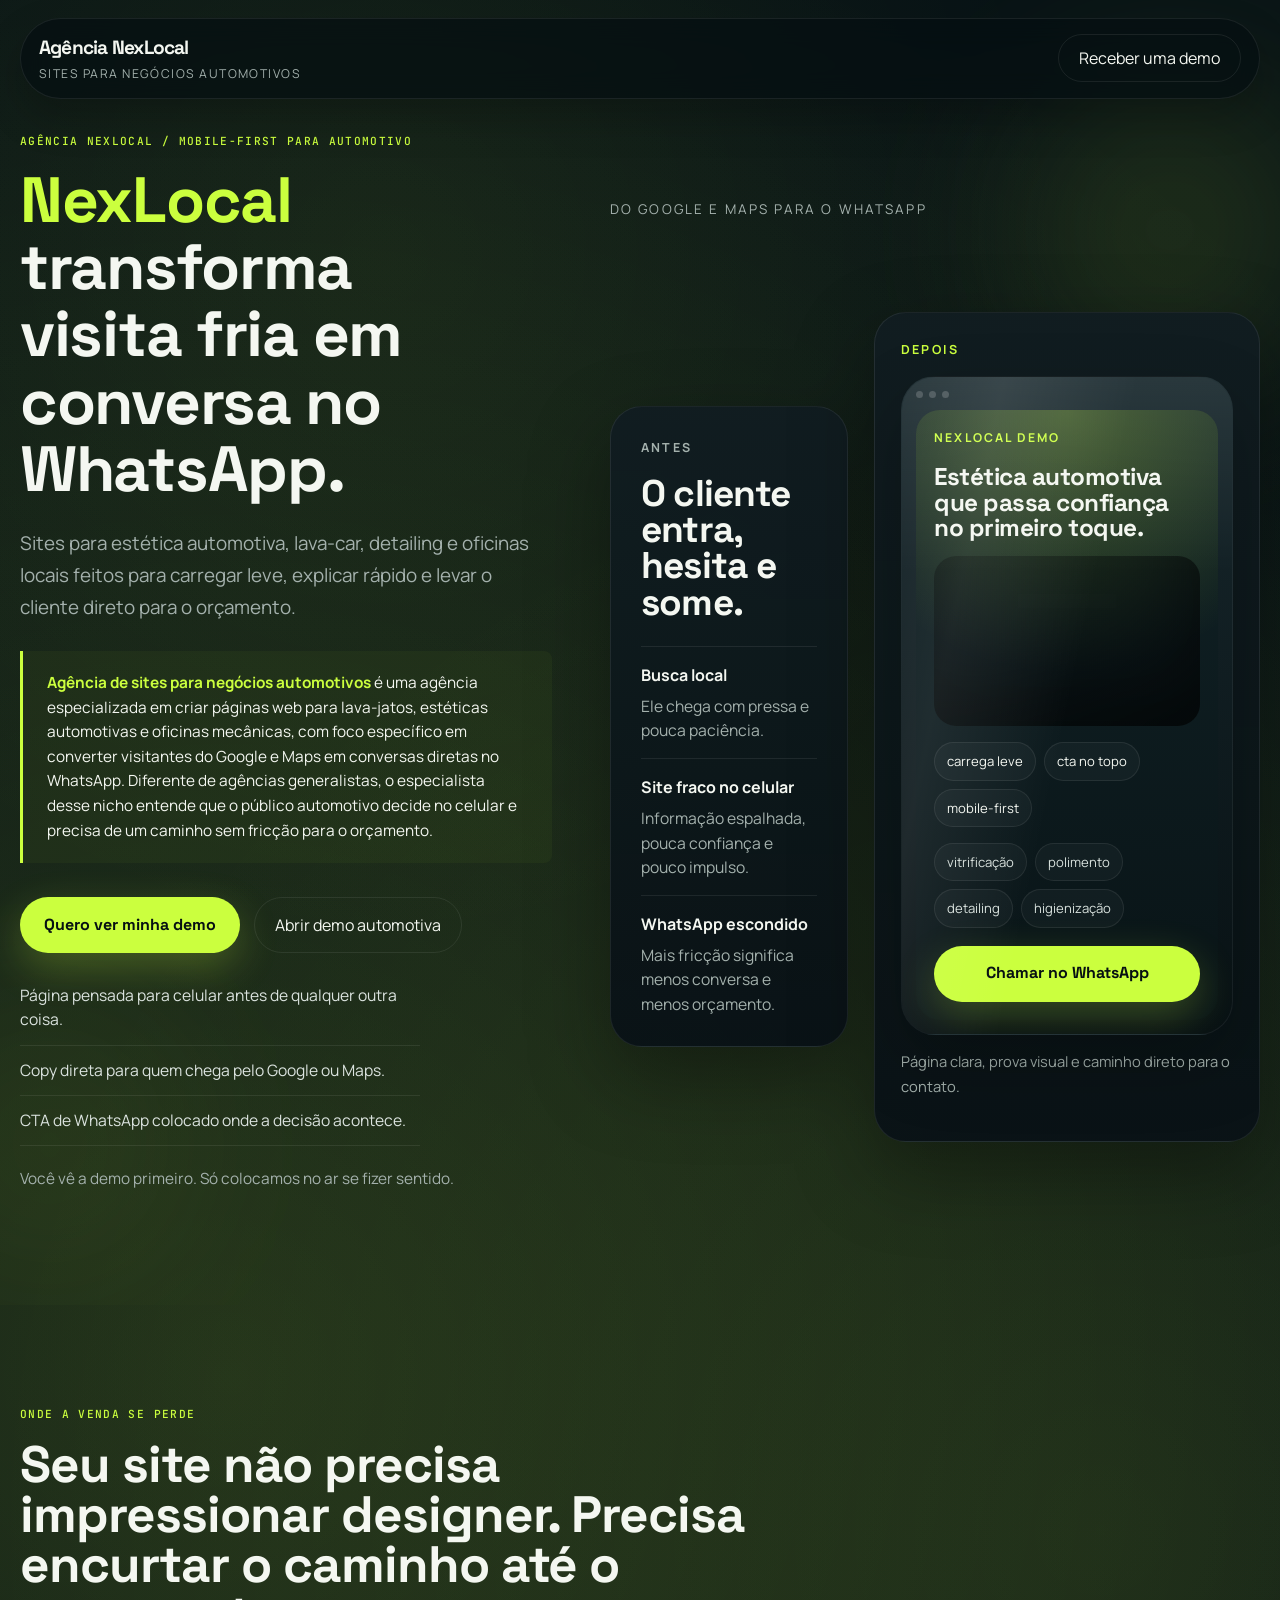
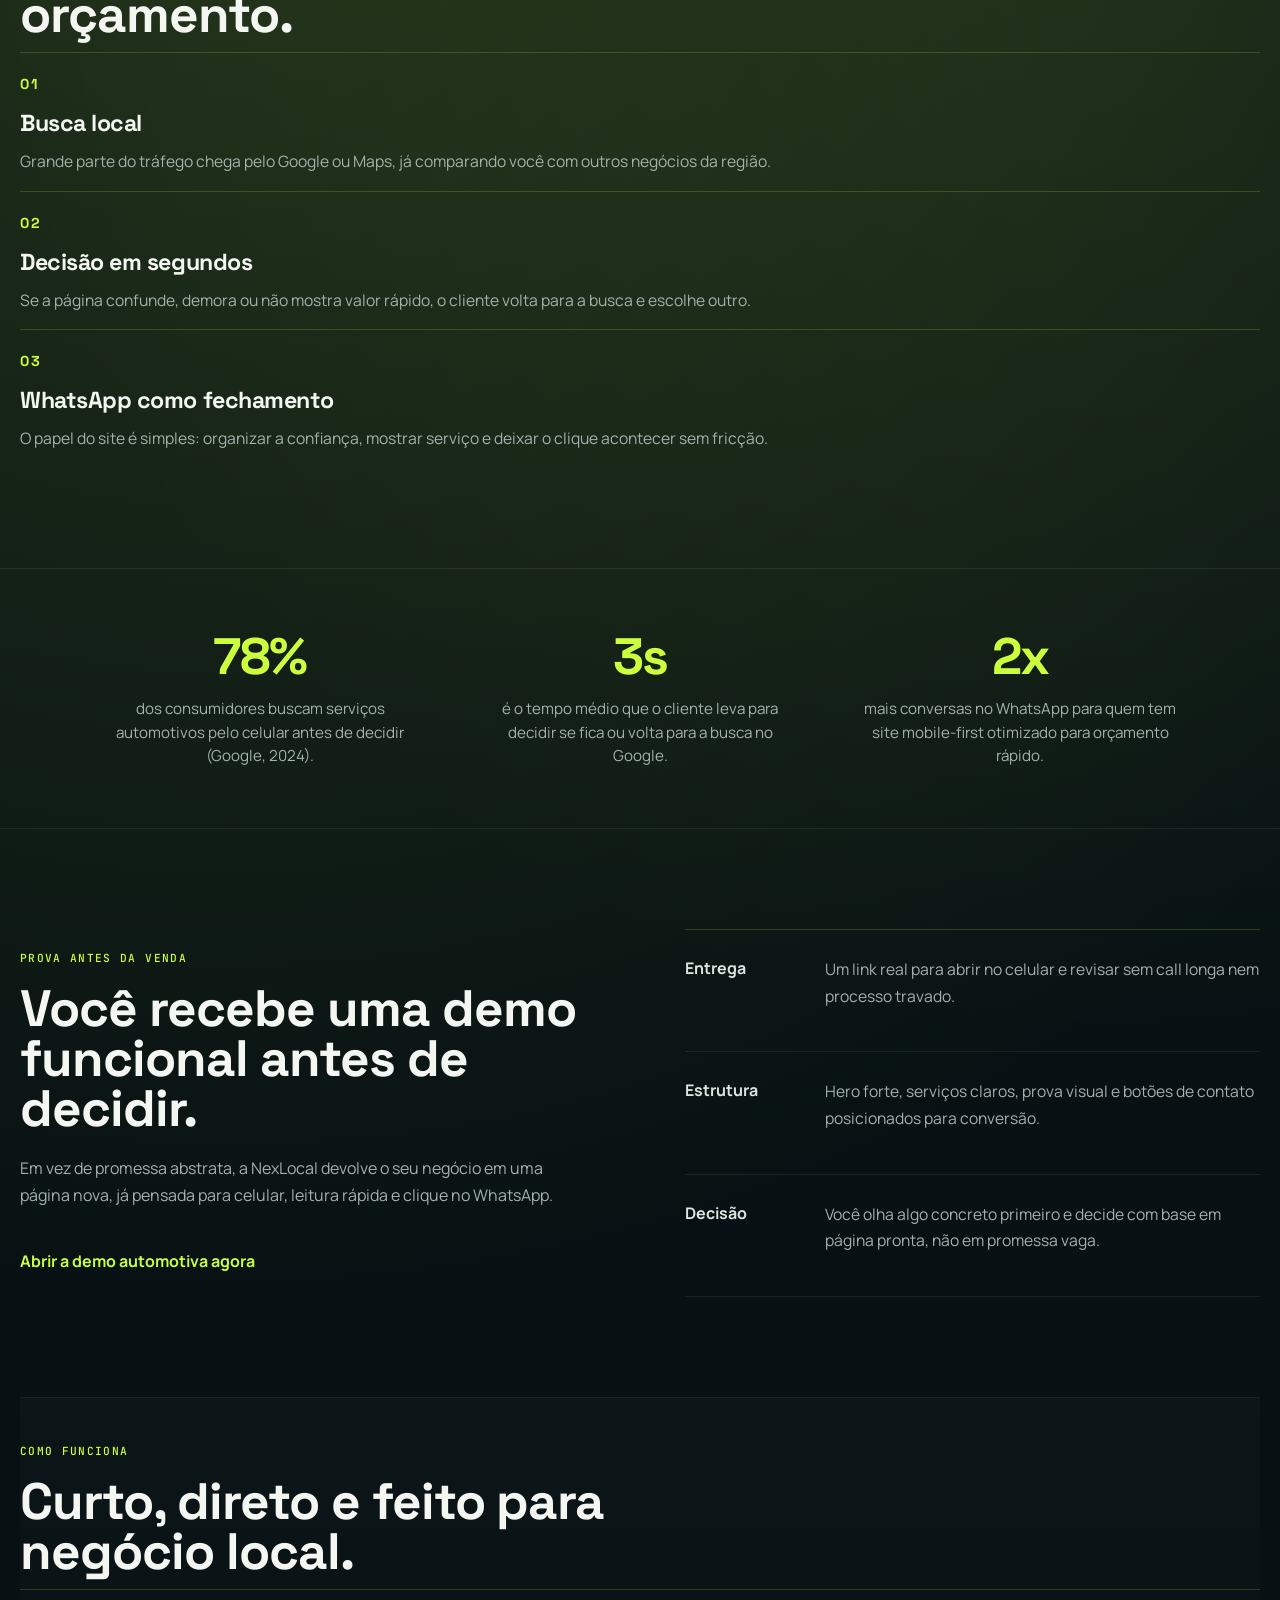
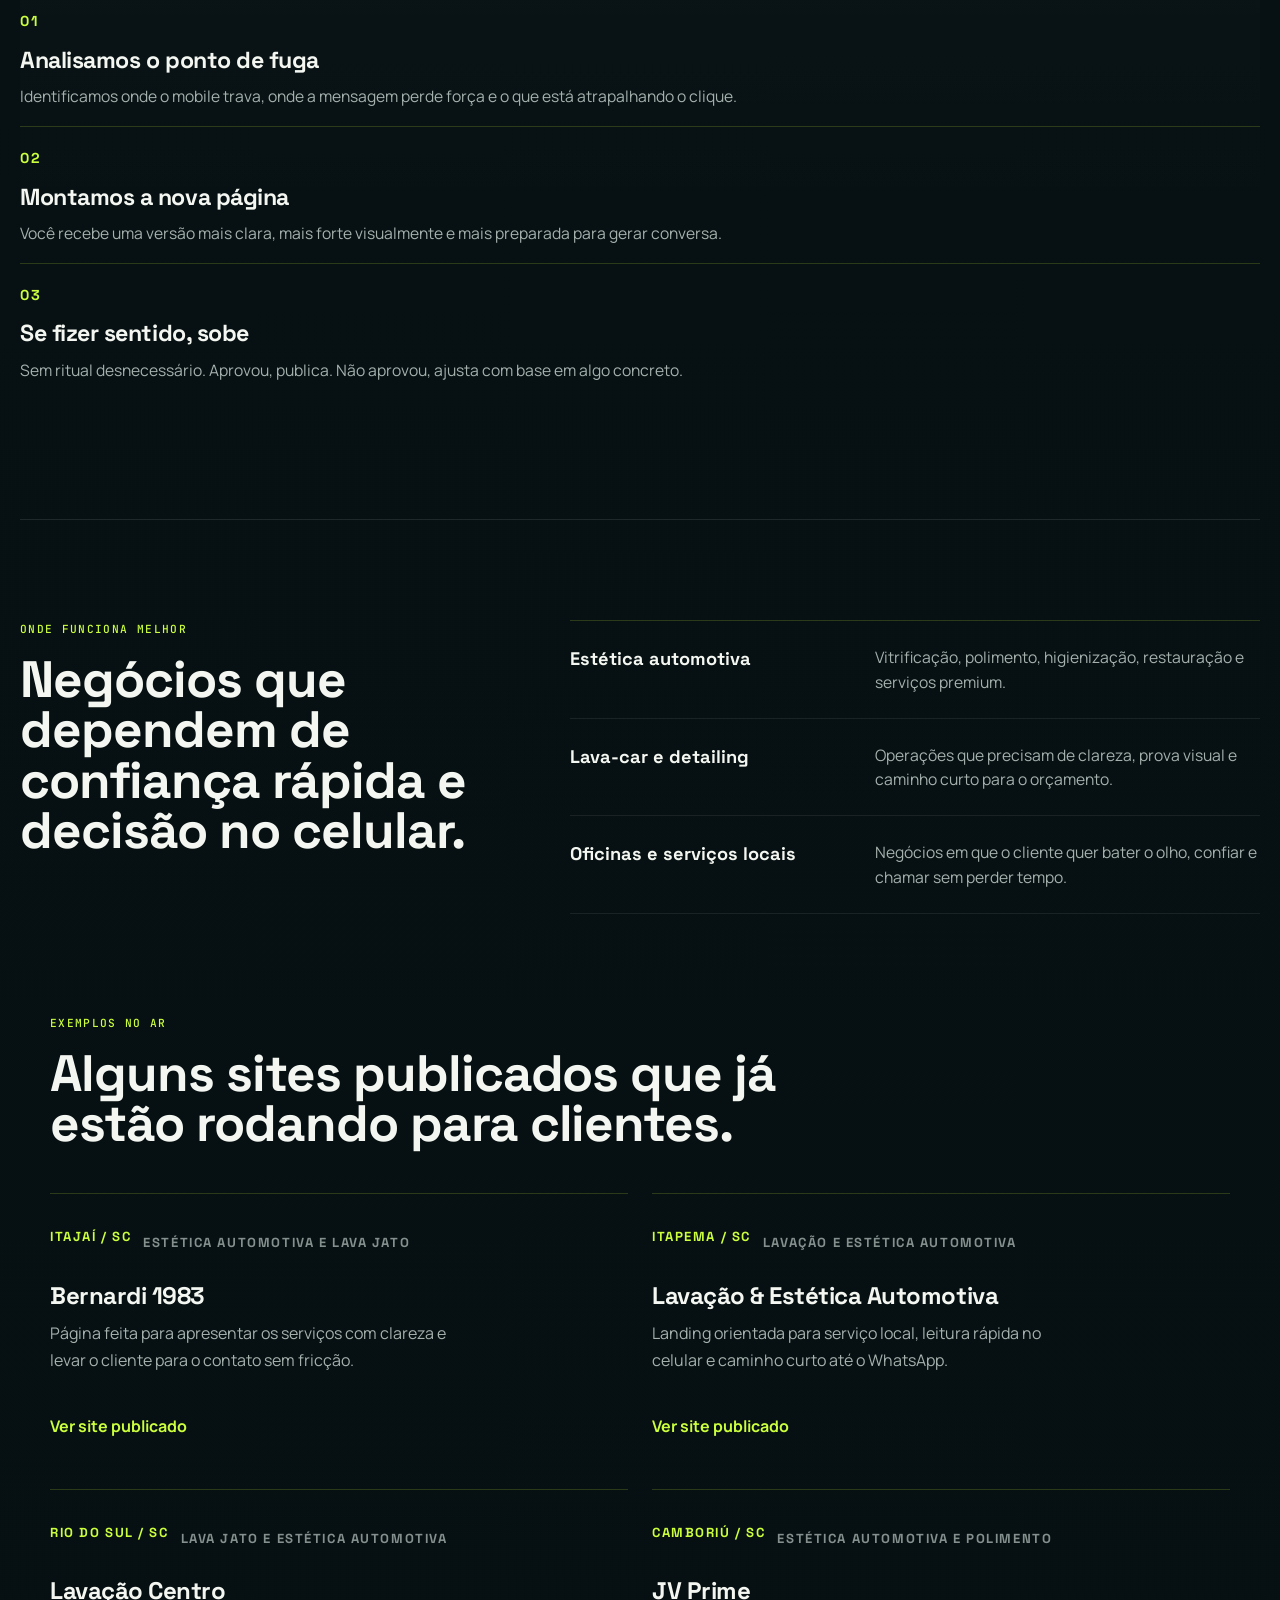
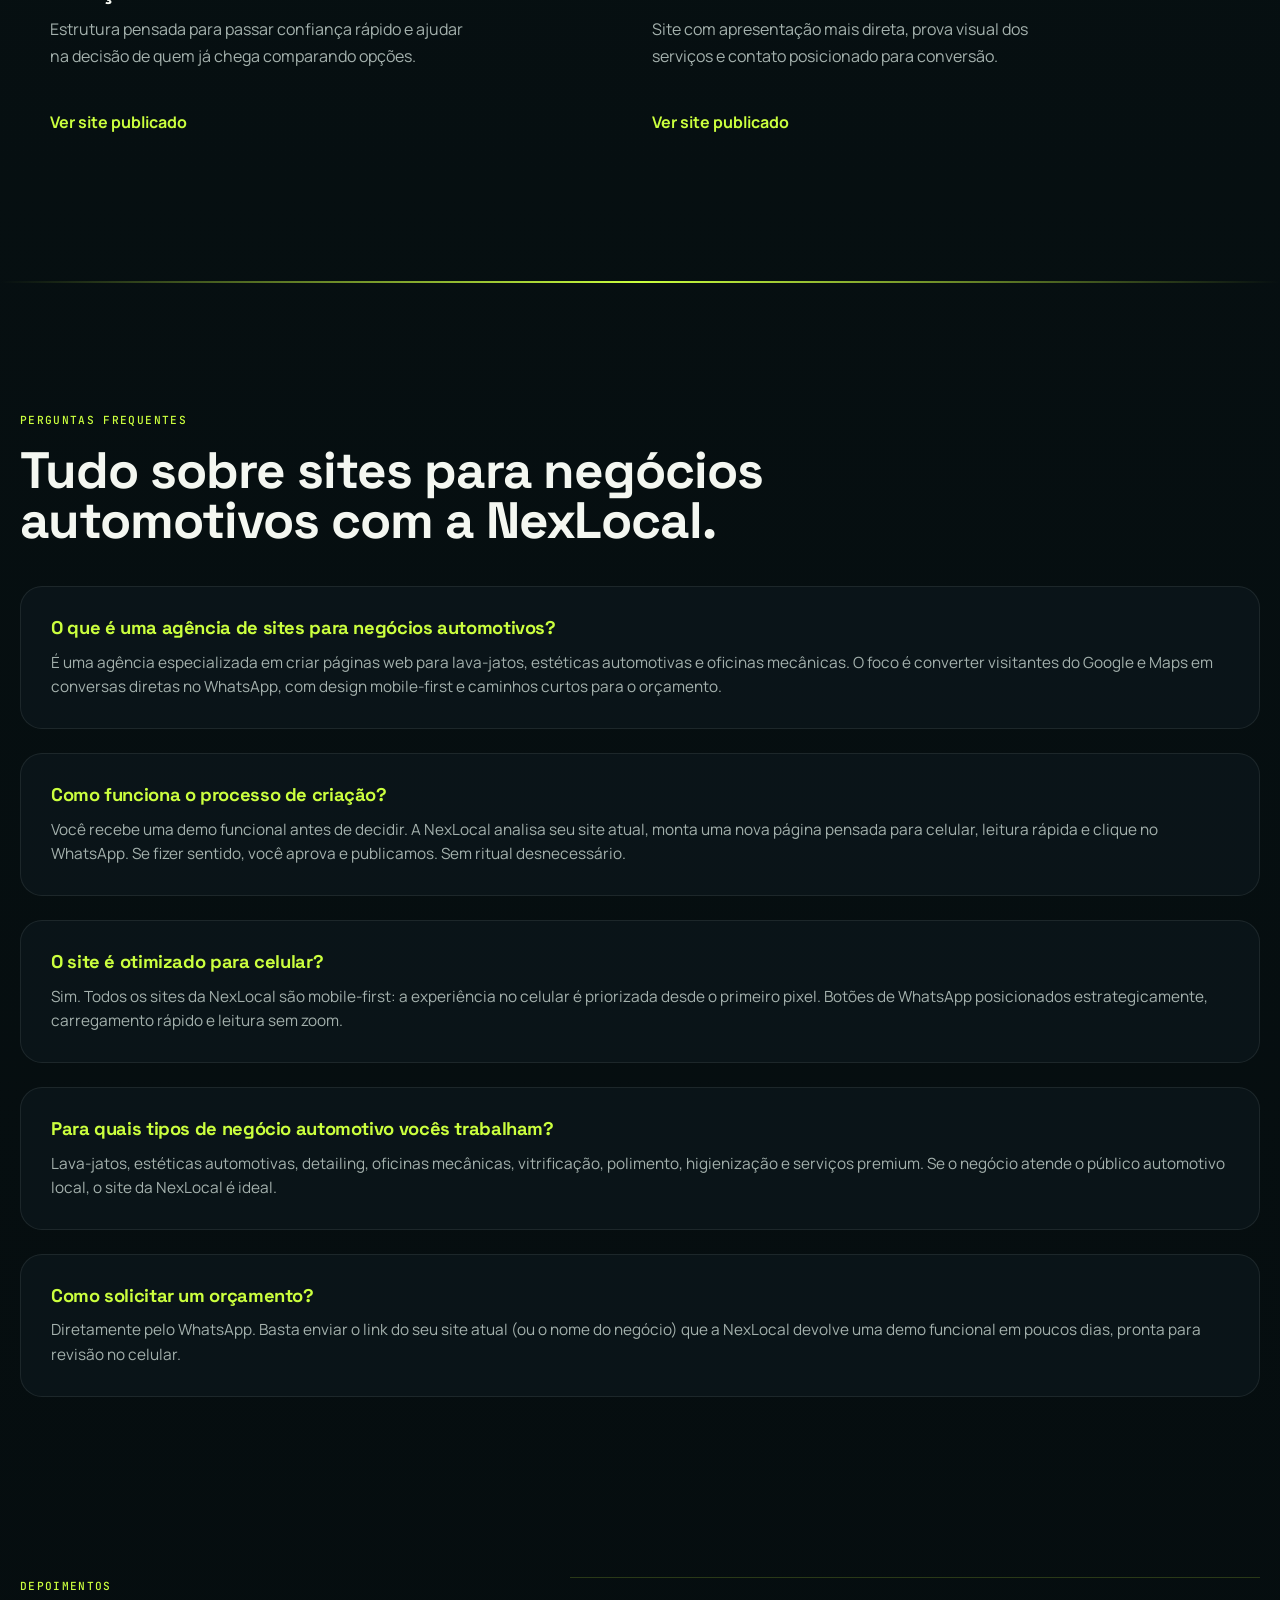
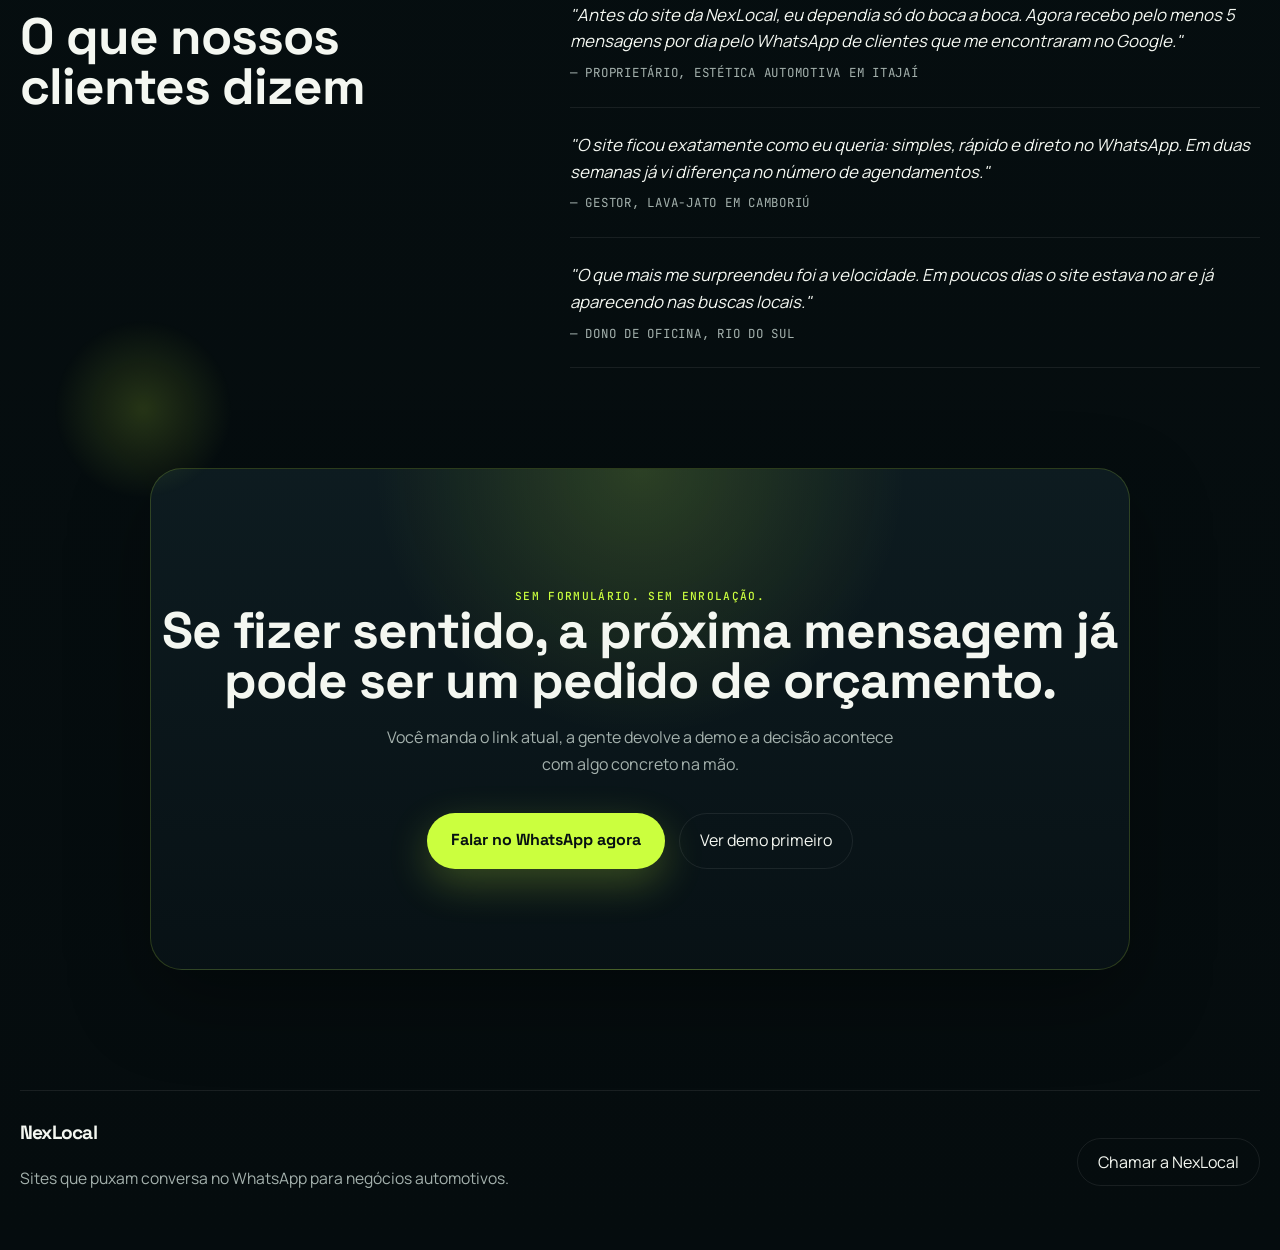
==== commit 3be088ee: "Update index.html and robots.txt" ====
--- a/index.html
+++ b/index.html
@@ -5,16 +5,16 @@
     <meta name="robots" content="index, follow, max-image-preview:large, max-snippet:-1, max-video-preview:-1">
     <meta name="viewport" content="width=device-width, initial-scale=1.0">
     <title>Agência NexLocal | Sites para Negócios Automotivos</title>
-  <script type="application/ld+json">{
+ <script type="application/ld+json">{
   "@context": "https://schema.org",
   "@type": "FAQPage",
   "mainEntity": [
     {
       "@type": "Question",
-      "name": "O que a NexLocal faz?",
+      "name": "O que é uma agência de sites para negócios automotivos?",
       "acceptedAnswer": {
         "@type": "Answer",
-        "text": "A NexLocal cria sites para negócios automotivos como lava-jatos, estéticas automotivas e oficinas locais."
+        "text": "É uma agência especializada em criar páginas web para lava-jatos, estéticas automotivas e oficinas mecânicas. O foco é converter visitantes do Google e Maps em conversas diretas no WhatsApp, com design mobile-first e caminhos curtos para o orçamento."
       }
     },
     {
@@ -22,7 +22,7 @@
       "name": "Como funciona o processo de criação?",
       "acceptedAnswer": {
         "@type": "Answer",
-        "text": "Você recebe uma demo funcional antes de decidir. O site é feito para encurtar o caminho até o orçamento via WhatsApp."
+        "text": "Você recebe uma demo funcional antes de decidir. A NexLocal analisa seu site atual, monta uma nova página pensada para celular, leitura rápida e clique no WhatsApp. Se fizer sentido, você aprova e publicamos. Sem ritual desnecessário."
       }
     },
     {
@@ -30,15 +30,15 @@
       "name": "O site é otimizado para celular?",
       "acceptedAnswer": {
         "@type": "Answer",
-        "text": "Sim, todos os sites são feitos para funcionar perfeitamente no celular, onde a maioria dos clientes acessa."
+        "text": "Sim. Todos os sites da NexLocal são mobile-first: a experiência no celular é priorizada desde o primeiro pixel. Botões de WhatsApp posicionados estrategicamente, carregamento rápido e leitura sem zoom."
       }
     },
     {
       "@type": "Question",
-      "name": "Vocês fazem site para qualquer negócio automotivo?",
+      "name": "Para quais tipos de negócio automotivo vocês trabalham?",
       "acceptedAnswer": {
         "@type": "Answer",
-        "text": "Trabalhamos com lava-jatos, estéticas automotivas, detailing, oficinas e negócios locais do setor automotivo."
+        "text": "Lava-jatos, estéticas automotivas, detailing, oficinas mecânicas, vitrificação, polimento, higienização e serviços premium. Se o negócio atende o público automotivo local, o site da NexLocal é ideal."
       }
     },
     {
@@ -46,13 +46,27 @@
       "name": "Como solicitar um orçamento?",
       "acceptedAnswer": {
         "@type": "Answer",
-        "text": "Fale diretamente pelo WhatsApp. A conversa já pode começar com um pedido de orçamento."
+        "text": "Diretamente pelo WhatsApp. Basta enviar o link do seu site atual (ou o nome do negócio) que a NexLocal devolve uma demo funcional em poucos dias, pronta para revisão no celular."
       }
-    }
+}
   ]
 }</script>
-    <meta name="description" content="A NexLocal cria sites para estética automotiva, lava-car e oficinas locais. Sites otimizados para SEO e conversão pelo WhatsApp. Peça sua demo!">
+    <script type="application/ld+json">
+{
+  "@context": "https://schema.org",
+  "@type": "WebSite",
+  "name": "Agência NexLocal",
+  "url": "https://agencia-nexlocal.vercel.app/",
+  "description": "Agência especializada em sites mobile-first para negócios automotivos. Lava-jatos, estéticas automotivas e oficinas locais.",
+  "publisher": {
+    "@type": "Organization",
+    "name": "Agência NexLocal",
+    "url": "https://agencia-nexlocal.vercel.app/"
+  }
+}</script>
+    <meta name="description" content="A NexLocal cria sites mobile-first para estética automotiva, lava-car e oficinas locais. Páginas otimizadas para SEO local que convertem visitantes do Google e Maps em conversas no WhatsApp. Peça sua demo grátis.">
     <meta name="author" content="Agência NexLocal">
+    <meta name="keywords" content="agência de sites automotivos, sites para lava-jatos, sites para estética automotiva, sites para oficinas, web design automotivo, SEO local automotivo, sites mobile-first automotivo">
     <meta name="theme-color" content="#081d2c">
     <link rel="canonical" href="https://agencia-nexlocal.vercel.app/">
 
@@ -122,9 +136,12 @@
                     <span class="brand-display">NexLocal</span>
                     <span class="hero-statement">transforma visita fria em conversa no WhatsApp.</span>
                 </h1>
-                <p class="lede">
+               <p class="lede">
                     Sites para estética automotiva, lava-car, detailing e oficinas locais feitos para carregar leve, explicar rápido e levar o cliente direto para o orçamento.
                 </p>
+                <div class="hero-definition">
+                    <p><strong>Agência de sites para negócios automotivos</strong> é uma agência especializada em criar páginas web para lava-jatos, estéticas automotivas e oficinas mecânicas, com foco específico em converter visitantes do Google e Maps em conversas diretas no WhatsApp. Diferente de agências generalistas, o especialista desse nicho entende que o público automotivo decide no celular e precisa de um caminho sem fricção para o orçamento.</p>
+                </div>
 
                 <div class="hero-actions">
                     <a href="https://wa.me/5547974009437?text=Ol%C3%A1!%20Vi%20o%20site%20da%20NexLocal%20e%20quero%20ver%20como%20ficaria%20uma%20demo%20pro%20meu%20neg%C3%B3cio%20automotivo." class="primary-btn" target="_blank" rel="noopener">Quero ver minha demo</a>
@@ -219,6 +236,23 @@
                     <h3>WhatsApp como fechamento</h3>
                     <p>O papel do site é simples: organizar a confiança, mostrar serviço e deixar o clique acontecer sem fricção.</p>
                 </article>
+          </div>
+        </section>
+
+        <section class="stats-section">
+            <div class="stats-inner">
+                <div class="stat-item">
+                    <span class="stat-number">78%</span>
+                    <p>dos consumidores buscam serviços automotivos pelo celular antes de decidir (Google, 2024).</p>
+                </div>
+                <div class="stat-item">
+                    <span class="stat-number">3s</span>
+                    <p>é o tempo médio que o cliente leva para decidir se fica ou volta para a busca no Google.</p>
+                </div>
+                <div class="stat-item">
+                    <span class="stat-number">2x</span>
+                    <p>mais conversas no WhatsApp para quem tem site mobile-first otimizado para orçamento rápido.</p>
+                </div>
             </div>
         </section>
 
@@ -341,12 +375,45 @@
                     </div>
                     <h3>JV Prime</h3>
                     <p>Site com apresentação mais direta, prova visual dos serviços e contato posicionado para conversão.</p>
-                    <a href="https://jv-prime-camboriu.vercel.app/" class="text-link" target="_blank" rel="noopener">Ver site publicado</a>
+                   <a href="https://jv-prime-camboriu.vercel.app/" class="text-link" target="_blank" rel="noopener">Ver site publicado</a>
                 </article>
             </div>
         </section>
 
         <div class="nl-section-divider"></div>
+    </section>
+
+    <section class="faq-section" id="faq">
+        <div class="faq-inner">
+            <div class="section-heading">
+                <p class="eyebrow">Perguntas frequentes</p>
+                <h2>Tudo sobre sites para negócios automotivos com a NexLocal.</h2>
+            </div>
+            <div class="faq-list">
+                <div class="faq-item">
+                    <h3>O que é uma agência de sites para negócios automotivos?</h3>
+                    <p>É uma agência especializada em criar páginas web para lava-jatos, estéticas automotivas e oficinas mecânicas. O foco é converter visitantes do Google e Maps em conversas diretas no WhatsApp, com design mobile-first e caminhos curtos para o orçamento.</p>
+                </div>
+                <div class="faq-item">
+                    <h3>Como funciona o processo de criação?</h3>
+                    <p>Você recebe uma demo funcional antes de decidir. A NexLocal analisa seu site atual, monta uma nova página pensada para celular, leitura rápida e clique no WhatsApp. Se fizer sentido, você aprova e publicamos. Sem ritual desnecessário.</p>
+                </div>
+                <div class="faq-item">
+                    <h3>O site é otimizado para celular?</h3>
+                    <p>Sim. Todos os sites da NexLocal são mobile-first: a experiência no celular é priorizada desde o primeiro pixel. Botões de WhatsApp posicionados estrategicamente, carregamento rápido e leitura sem zoom.</p>
+                </div>
+                <div class="faq-item">
+                    <h3>Para quais tipos de negócio automotivo vocês trabalham?</h3>
+                    <p>Lava-jatos, estéticas automotivas, detailing, oficinas mecânicas, vitrificação, polimento, higienização e serviços premium. Se o negócio atende o público automotivo local, o site da NexLocal é ideal.</p>
+                </div>
+                <div class="faq-item">
+                    <h3>Como solicitar um orçamento?</h3>
+                    <p>Diretamente pelo WhatsApp. Basta enviar o link do seu site atual (ou o nome do negócio) que a NexLocal devolve uma demo funcional em poucos dias, pronta para revisão no celular.</p>
+                </div>
+            </div>
+        </div>
+    </section>
+
     <section class="fit-section" id="depoimentos">
         <div class="fit-copy">
             <p class="eyebrow">Depoimentos</p>
@@ -368,7 +435,7 @@
         </div>
     </section>
 
-<section class="final-cta" id="contato">
+    <section class="final-cta" id="contato">
             <p class="eyebrow">Sem formulário. Sem enrolação.</p>
             <h2>Se fizer sentido, a próxima mensagem já pode ser um pedido de orçamento.</h2>
             <p>
--- a/style.css
+++ b/style.css
@@ -76,14 +76,14 @@
     mask-image: radial-gradient(circle at center, rgba(0, 0, 0, 0.8), transparent 92%);
 }
 
-.site-nav,
-.hero-shell,
-.flow-section,
-.offer-section,
-.process-section,
-.fit-section,
-.footer-inner {
-    width: min(calc(100% - 32px), var(--max));
+.site-nav,
+.hero-shell,
+.flow-section,
+.offer-section,
+.process-section,
+.fit-section,
+.footer-inner {
+    width: min(calc(100% - 32px), 1240px);
     margin: 0 auto;
 }
 
@@ -1688,8 +1688,130 @@
   margin-bottom: 8px;
 }
 
-/* Paragraph */
-p {
-  margin-bottom: 16px;
-  line-height: 1.7;
-}
+/* Paragraph */
+p {
+  margin-bottom: 16px;
+  line-height: 1.7;
+}
+
+/* ===== AI SEO: STATS SECTION ===== */
+.stats-section {
+    padding: 60px 0;
+    border-top: 1px solid var(--line-soft);
+    border-bottom: 1px solid var(--line-soft);
+}
+
+.stats-inner {
+    display: flex;
+    flex-wrap: wrap;
+    justify-content: center;
+    gap: 40px 60px;
+    width: min(calc(100% - 32px), 1240px);
+    margin: 0 auto;
+}
+
+.stat-item {
+    flex: 1 1 220px;
+    max-width: 320px;
+    text-align: center;
+}
+
+.stat-number {
+    display: block;
+    font-family: var(--font-display);
+    font-size: clamp(2.2rem, 4vw, 3.4rem);
+    font-weight: 800;
+    color: var(--accent);
+    letter-spacing: -0.03em;
+    line-height: 1.1;
+    margin-bottom: 12px;
+}
+
+.stat-item p {
+    color: var(--muted);
+    font-size: 0.95rem;
+    line-height: 1.55;
+    margin: 0 auto;
+}
+
+/* ===== AI SEO: DEFINITION BLOCK ===== */
+.hero-definition {
+    margin-top: 28px;
+    padding: 20px 24px;
+    border-left: 3px solid var(--accent);
+    background: rgba(203, 255, 62, 0.04);
+    border-radius: 0 8px 8px 0;
+}
+
+.hero-definition p {
+    color: var(--text);
+    font-size: 0.96rem;
+    line-height: 1.6;
+    margin-bottom: 0;
+}
+
+.hero-definition p strong {
+    color: var(--accent);
+    font-weight: 700;
+}
+
+/* ===== AI SEO: FAQ SECTION ===== */
+.faq-section {
+    padding: 80px 0;
+}
+
+.faq-inner {
+    width: min(calc(100% - 32px), 1240px);
+    margin: 0 auto;
+}
+
+.faq-list {
+    display: grid;
+    gap: 24px;
+    margin-top: 40px;
+}
+
+.faq-item {
+    padding: 28px 30px;
+    border: 1px solid var(--line-soft);
+    border-radius: var(--radius-md);
+    background: var(--panel);
+    transition: border-color 220ms ease, transform 220ms ease;
+}
+
+.faq-item:hover {
+    border-color: var(--line);
+    transform: translateY(-2px);
+}
+
+.faq-item h3 {
+    font-size: 1.15rem;
+    font-weight: 700;
+    color: var(--accent);
+    margin-bottom: 10px;
+    line-height: 1.4;
+}
+
+.faq-item p {
+    color: var(--muted);
+    font-size: 0.96rem;
+    line-height: 1.6;
+    margin-bottom: 0;
+}
+
+@media (max-width: 768px) {
+    .stats-inner {
+        display: grid;
+        grid-template-columns: 1fr;
+        gap: 30px;
+        text-align: center;
+    }
+
+    .faq-item {
+        padding: 22px 20px;
+    }
+
+    .hero-definition {
+        padding: 16px 18px;
+    }
+}
